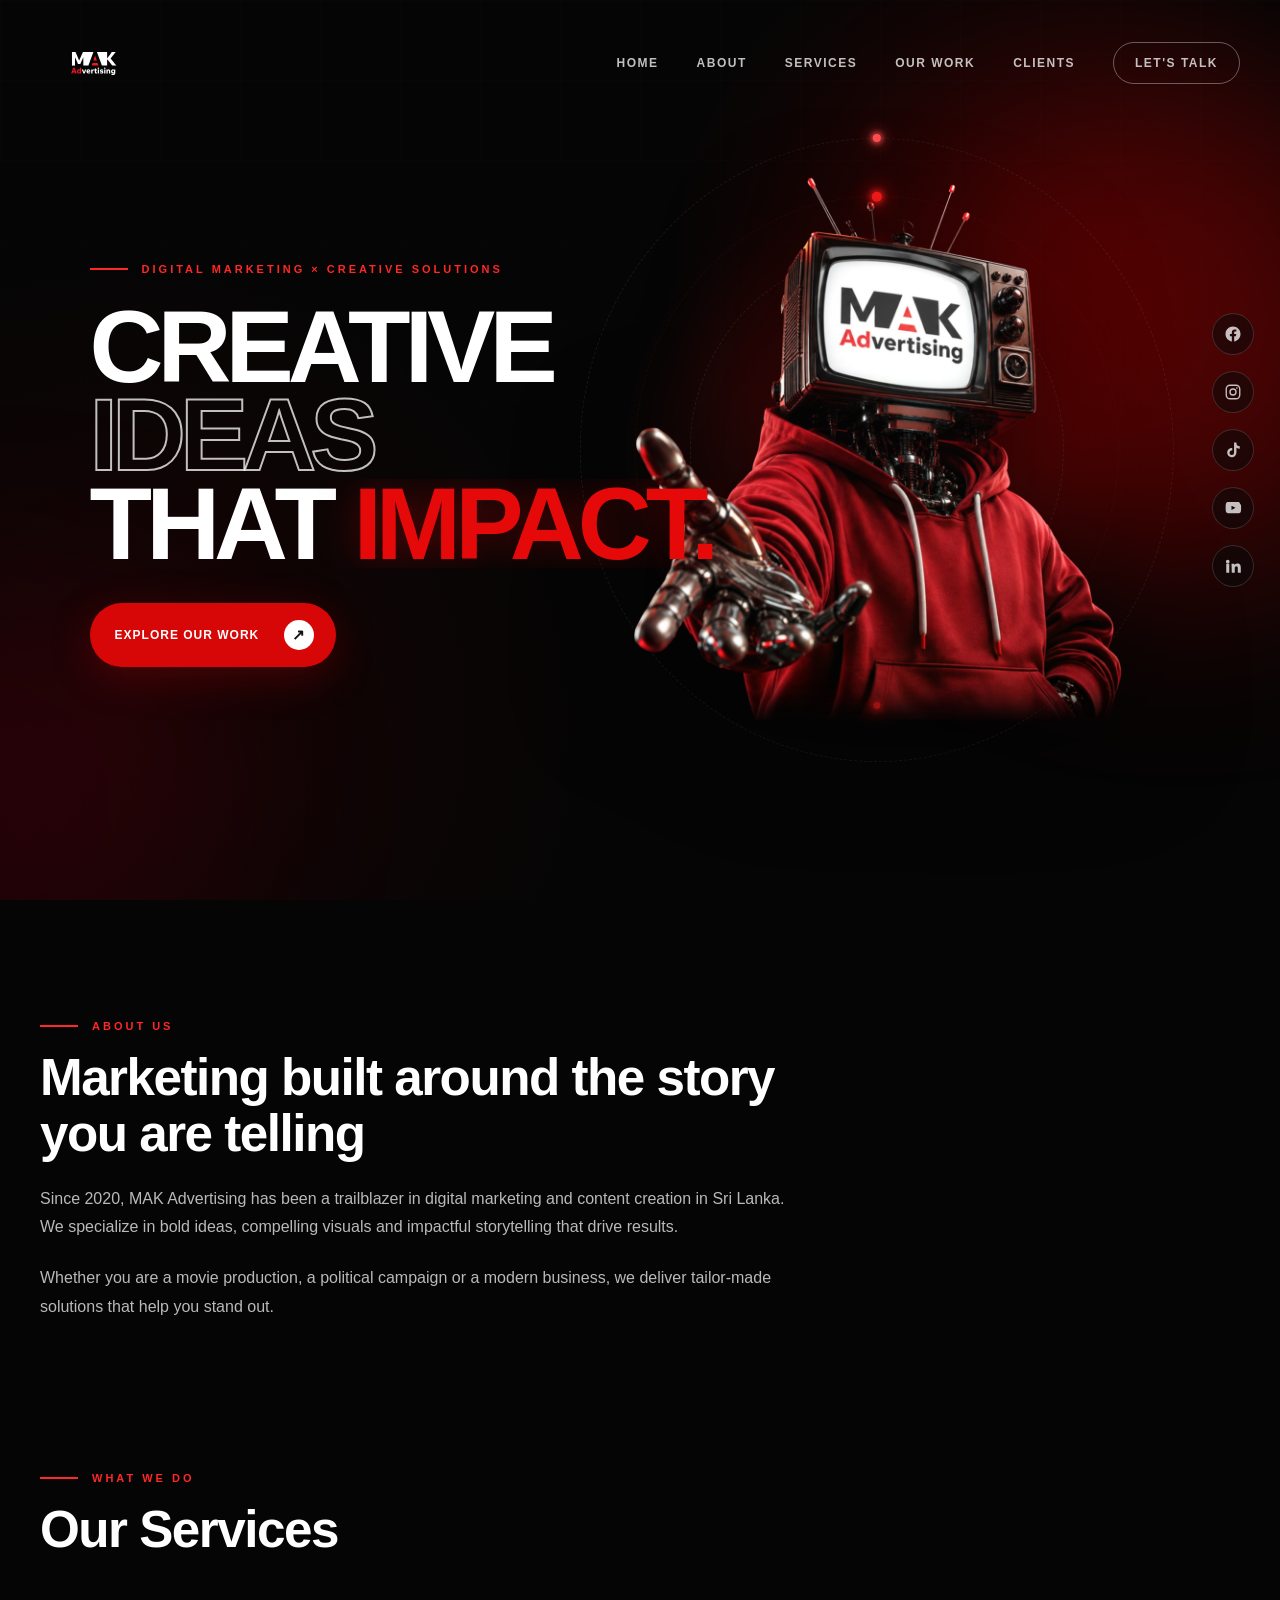
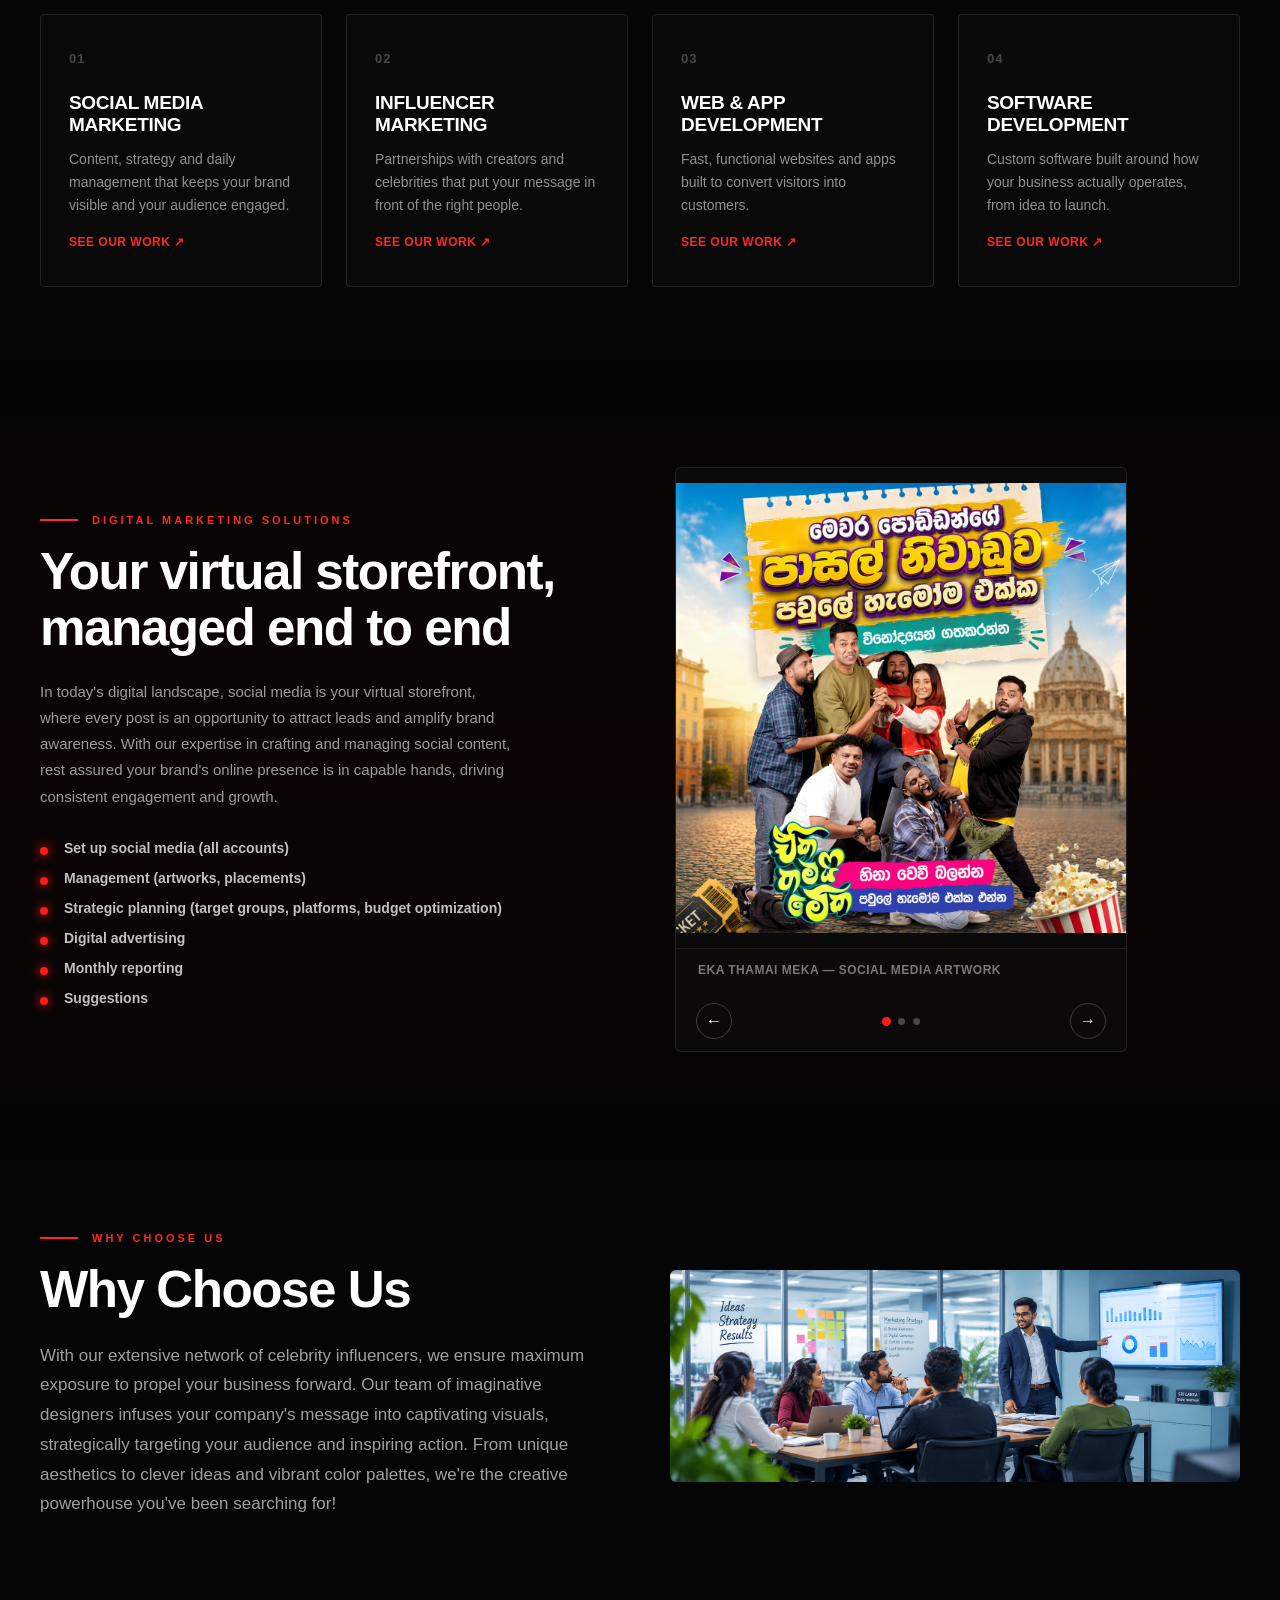
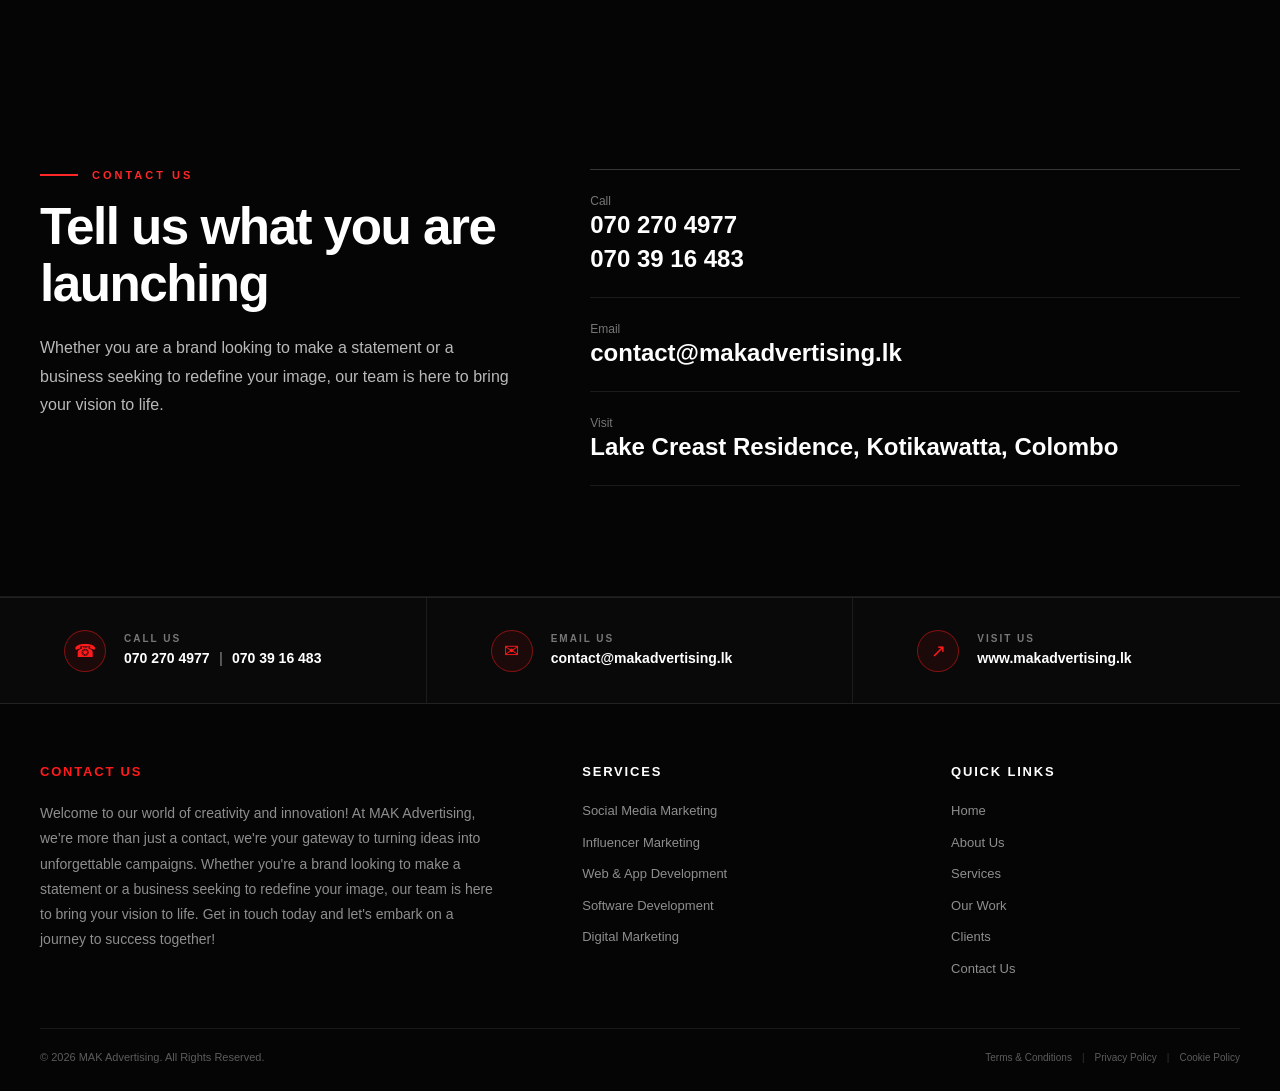
==== index.html @ 26a680bf "Initial project upload" ====
<!DOCTYPE html>
<html lang="en">
<head>
    <meta charset="UTF-8">
    <meta name="viewport" content="width=device-width, initial-scale=1.0">
    <meta name="description" content="MAK Advertising — Digital marketing, creative content, campaigns and innovative digital solutions.">
    <meta http-equiv="Content-Security-Policy" content="default-src 'self'; img-src 'self' data:; style-src 'self'; script-src 'self'; connect-src 'self'; form-action 'self'; base-uri 'self'; object-src 'none'">
    <meta name="robots" content="index, follow">
    <title>MAK Advertising | Creative Digital Solutions</title>
    <link rel="stylesheet" href="css/style.css">
    <link rel="stylesheet" href="css/extra.css">
</head>
<body>
<a class="skip-link" href="#main">Skip to content</a>

<div class="background-effects" aria-hidden="true">
    <span class="glow glow-one"></span>
    <span class="glow glow-two"></span>
    <span class="grid-overlay"></span>
</div>

<div class="social-float" aria-label="Follow us on social media">
    <a href="#" class="social-float-link" aria-label="Facebook">
        <svg viewBox="0 0 24 24" fill="currentColor"><path d="M22 12.06C22 6.51 17.52 2 12 2S2 6.51 2 12.06c0 5.02 3.66 9.18 8.44 9.94v-7.03H7.9v-2.9h2.54V9.85c0-2.52 1.49-3.91 3.77-3.91 1.09 0 2.24.2 2.24.2v2.47h-1.26c-1.24 0-1.63.78-1.63 1.57v1.88h2.78l-.44 2.9h-2.34V22c4.78-.76 8.44-4.92 8.44-9.94Z"/></svg>
    </a>
    <a href="#" class="social-float-link" aria-label="Instagram">
        <svg viewBox="0 0 24 24" fill="none" stroke="currentColor" stroke-width="1.8"><rect x="3" y="3" width="18" height="18" rx="5"/><circle cx="12" cy="12" r="4"/><circle cx="17.2" cy="6.8" r="1.1" fill="currentColor" stroke="none"/></svg>
    </a>
    <a href="#" class="social-float-link" aria-label="TikTok">
        <svg viewBox="0 0 24 24" fill="currentColor"><path d="M16.6 2h-3.2v13.6a3 3 0 1 1-2.4-2.94V9.3a6.2 6.2 0 1 0 5.6 6.17V8.9a7.6 7.6 0 0 0 4.4 1.4V7.1a4.4 4.4 0 0 1-4.4-4.4Z"/></svg>
    </a>
    <a href="#" class="social-float-link" aria-label="YouTube">
        <svg viewBox="0 0 24 24" fill="currentColor"><path d="M21.6 7.2s-.21-1.5-.86-2.16c-.82-.87-1.74-.87-2.16-.92C15.6 4 12 4 12 4h-.02s-3.6 0-6.58.12c-.42.05-1.34.05-2.16.92C2.6 5.7 2.4 7.2 2.4 7.2S2.18 9 2.18 10.8v1.4c0 1.8.22 3.6.22 3.6s.2 1.5.85 2.16c.82.87 1.9.84 2.38.94 1.72.16 7.37.21 7.37.21s3.6-.01 6.58-.13c.42-.06 1.34-.06 2.16-.93.65-.66.86-2.16.86-2.16s.22-1.8.22-3.6v-1.4c0-1.8-.22-3.6-.22-3.6ZM9.98 14.6V8.9l5.4 2.86-5.4 2.85Z"/></svg>
    </a>
    <a href="#" class="social-float-link" aria-label="LinkedIn">
        <svg viewBox="0 0 24 24" fill="currentColor"><path d="M4.98 3.5a2.5 2.5 0 1 1 0 5 2.5 2.5 0 0 1 0-5ZM3 9h4v12H3ZM10 9h3.8v1.7h.05c.53-.95 1.83-1.95 3.77-1.95 4.03 0 4.78 2.53 4.78 5.83V21h-4v-5.6c0-1.34-.02-3.06-1.87-3.06-1.87 0-2.16 1.44-2.16 2.96V21h-4Z"/></svg>
    </a>
</div>

<header class="site-header">
    <nav class="navbar" aria-label="Main navigation">

        <a href="#home" class="brand" aria-label="MAK Advertising Home">
            <img src="assets/images/Mak-01_White.svg" alt="MAK Advertising" class="brand-logo">
        </a>

        <!-- Pure-CSS toggle: no JavaScript required for the menu to open/close -->
        <input type="checkbox" id="navToggle" class="nav-toggle-input" aria-hidden="true">

        <label for="navToggle" class="menu-toggle" aria-label="Toggle navigation menu">
            <span></span>
            <span></span>
            <span></span>
        </label>

        <!-- Clicking anywhere on the dimmed backdrop closes the menu -->
        <label for="navToggle" class="nav-backdrop" aria-hidden="true"></label>

        <div class="nav-menu" id="main-navigation">
            <label for="navToggle" class="nav-link-wrap"><a href="#home">Home</a></label>
            <label for="navToggle" class="nav-link-wrap"><a href="#about">About</a></label>
            <label for="navToggle" class="nav-link-wrap"><a href="#services">Services</a></label>
            <label for="navToggle" class="nav-link-wrap"><a href="work.html">Our Work</a></label>
            <label for="navToggle" class="nav-link-wrap"><a href="client.html">Clients</a></label>
            <label for="navToggle" class="nav-link-wrap"><a href="#contact" class="nav-contact">Let's Talk</a></label>
        </div>

    </nav>
</header>

<main id="main">

    <section class="hero" id="home">
        <div class="hero-content">
            <p class="hero-eyebrow">DIGITAL MARKETING × CREATIVE SOLUTIONS</p>
            <h1 class="hero-title">
                <span class="title-line">CREATIVE</span>
                <span class="title-line title-outline">IDEAS</span>
                <span class="title-line">THAT <em>IMPACT.</em></span>
            </h1>
            <div class="hero-actions">
                <a href="work.html" class="primary-button">
                    <span>Explore Our Work</span>
                    <span class="button-arrow" aria-hidden="true">↗</span>
                </a>
               
            </div>
        </div>

        <!-- On tablet/mobile this sits BELOW the text, in normal document flow -->
        <div class="hero-visual" aria-hidden="true">
            <div class="character-glow"></div>
            <div class="orbit orbit-one"><span class="orbit-dot"></span></div>
            <div class="orbit orbit-two"><span class="orbit-dot"></span><span class="orbit-dot orbit-dot-b"></span></div>
            <div class="orbit orbit-three"><span class="orbit-dot"></span></div>
            <img src="assets/images/Character_1.png" alt="MAK Advertising Robot Character" class="character-image">
        </div>
    </section>

    <section id="about" class="block">
        <div class="section-inner">
            <p class="section-eyebrow">About us</p>
            <h2 class="section-heading">Marketing built around the story you are telling</h2>
            <p class="lede lede-wide">Since 2020, MAK Advertising has been a trailblazer in digital marketing and content creation in Sri Lanka. We specialize in bold ideas, compelling visuals and impactful storytelling that drive results.</p>
            <p class="lede lede-wide">Whether you are a movie production, a political campaign or a modern business, we deliver tailor-made solutions that help you stand out.</p>
        </div>
    </section>

    <section id="services" class="services-section">
        <div class="section-inner">
            <p class="section-eyebrow">What we do</p>
            <h2 class="section-heading">Our Services</h2>

            <div class="services-grid">
                <a href="work.html#content-design" class="service-card">
                    <span class="service-index">01</span>
                    <h3>Social Media Marketing</h3>
                    <p>Content, strategy and daily management that keeps your brand visible and your audience engaged.</p>
                    <span class="service-card-link">See our work ↗</span>
                </a>
                <a href="work.html#influencers" class="service-card">
                    <span class="service-index">02</span>
                    <h3>Influencer Marketing</h3>
                    <p>Partnerships with creators and celebrities that put your message in front of the right people.</p>
                    <span class="service-card-link">See our work ↗</span>
                </a>
                <a href="work.html#web-app" class="service-card">
                    <span class="service-index">03</span>
                    <h3>Web &amp; App Development</h3>
                    <p>Fast, functional websites and apps built to convert visitors into customers.</p>
                    <span class="service-card-link">See our work ↗</span>
                </a>
                <a href="work.html#software" class="service-card">
                    <span class="service-index">04</span>
                    <h3>Software Development</h3>
                    <p>Custom software built around how your business actually operates, from idea to launch.</p>
                    <span class="service-card-link">See our work ↗</span>
                </a>
            </div>
        </div>
    </section>

    <section class="dm-section" id="digital-marketing">
        <div class="section-inner dm-inner">
            <div class="dm-copy">
                <p class="section-eyebrow">Digital marketing solutions</p>
                <h2 class="section-heading">Your virtual storefront, managed end to end</h2>
                <p class="dm-text">
                    In today's digital landscape, social media is your virtual storefront, where every
                    post is an opportunity to attract leads and amplify brand awareness. With our
                    expertise in crafting and managing social content, rest assured your brand's online
                    presence is in capable hands, driving consistent engagement and growth.
                </p>
                <ul class="dm-list">
                    <li>Set up social media (all accounts)</li>
                    <li>Management (artworks, placements)</li>
                    <li>Strategic planning (target groups, platforms, budget optimization)</li>
                    <li>Digital advertising</li>
                    <li>Monthly reporting</li>
                    <li>Suggestions</li>
                </ul>
            </div>

            <div class="campaign-slider" aria-label="Recent movie social media campaign posts">
                <div class="slider-track" id="sliderTrack">
                    <div class="slide">
                        <div class="slide-media slide-media-1" role="img" aria-label="Eka Thamai Meka campaign artwork"></div>
                        <p class="slide-caption">Eka Thamai Meka — social media artwork</p>
                    </div>
                    <div class="slide">
                        <div class="slide-media slide-media-2" role="img" aria-label="Eka Gei Sokari campaign artwork"></div>
                        <p class="slide-caption">Eka Gei Sokari — social media artwork</p>
                    </div>
                    <div class="slide">
                        <div class="slide-media slide-media-3" role="img" aria-label="Sinhabahu campaign artwork"></div>
                        <p class="slide-caption">Sinhabahu — social media artwork</p>
                    </div>
                </div>

                <div class="slider-controls">
                    <button type="button" class="slider-arrow" id="sliderPrev" aria-label="Previous slide">←</button>
                    <div class="slider-dots" id="sliderDots"></div>
                    <button type="button" class="slider-arrow" id="sliderNext" aria-label="Next slide">→</button>
                </div>
            </div>
        </div>
    </section>

    <section class="why-us-section" id="why-us">
        <div class="section-inner">
            <div class="why-us">
                <div class="why-us-content">
                    <p class="section-eyebrow">Why choose us</p>
                    <h2 class="section-heading">Why Choose Us</h2>
                    <p class="why-us-text">
                        With our extensive network of celebrity influencers, we ensure maximum exposure to
                        propel your business forward. Our team of imaginative designers infuses your
                        company's message into captivating visuals, strategically targeting your audience
                        and inspiring action. From unique aesthetics to clever ideas and vibrant color
                        palettes, we're the creative powerhouse you've been searching for!
                    </p>
                </div>
                <div class="why-us-image">
                    <img src="assets/images/why-choose-us.png" alt="Why Choose Us">
                </div>
            </div>
        </div>
    </section>
    <section id="contact" class="block">
        <div class="section-inner contact-grid">
            <div>
                <p class="section-eyebrow">Contact us</p>
                <h2 class="section-heading">Tell us what you are launching</h2>
                <p class="lede">Whether you are a brand looking to make a statement or a business seeking to redefine your image, our team is here to bring your vision to life.</p>
            </div>
            <ul class="contact-ways">
                <li><small>Call</small><a href="tel:0702704977">070 270 4977</a><a href="tel:0703916483">070 39 16 483</a></li>
                <li><small>Email</small><a href="mailto:contact@makadvertising.lk">contact@makadvertising.lk</a></li>
                <li><small>Visit</small><span>Lake Creast Residence, Kotikawatta, Colombo</span></li>
            </ul>
        </div>
    </section>

</main>

<footer class="website-footer" id="site-footer">

    <div class="footer-contact-strip">
        <div class="footer-contact-box">
            <div class="footer-contact-icon">☎</div>
            <div>
                <span>Call Us</span>
                <a href="tel:0702704977">070 270 4977</a> 
                <a href="tel:0703916483">070 39 16 483</a>
            </div>
        </div>

        <div class="footer-contact-box">
            <div class="footer-contact-icon">✉</div>
            <div>
                <span>Email Us</span>
                <a href="mailto:contact@makadvertising.lk">contact@makadvertising.lk</a>
            </div>
        </div>

        <div class="footer-contact-box">
            <div class="footer-contact-icon">↗</div>
            <div>
                <span>Visit Us</span>
                <a href="https://www.makadvertising.lk" target="_blank" rel="noopener noreferrer">www.makadvertising.lk</a>
            </div>
        </div>
    </div>

    <div class="footer-main">
        <div class="footer-column">
            <h3>CONTACT US</h3>
            <p>
                Welcome to our world of creativity and innovation! At MAK Advertising, we're more than just a
                contact, we're your gateway to turning ideas into unforgettable campaigns. Whether you're a
                brand looking to make a statement or a business seeking to redefine your image, our team is here
                to bring your vision to life. Get in touch today and let's embark on a journey to success together!
            </p>
        </div>

        <div class="footer-column">
            <h3>Services</h3>
            <ul>
                <li><a href="#services">Social Media Marketing</a></li>
                <li><a href="#services">Influencer Marketing</a></li>
                <li><a href="#services">Web &amp; App Development</a></li>
                <li><a href="#services">Software Development</a></li>
                <li><a href="#digital-marketing">Digital Marketing</a></li>
            </ul>
        </div>

        <div class="footer-column">
            <h3>Quick Links</h3>
            <ul>
                <li><a href="#home">Home</a></li>
                <li><a href="#about">About Us</a></li>
                <li><a href="#services">Services</a></li>
                <li><a href="work.html">Our Work</a></li>
                <li><a href="client.html">Clients</a></li>
                <li><a href="#contact">Contact Us</a></li>
            </ul>
        </div>
    </div>

    <div class="footer-bottom">
        <p>© 2026 MAK Advertising. All Rights Reserved.</p>
        <div class="footer-bottom-links">
            <a href="legal.html#terms">Terms &amp; Conditions</a>
            <span>|</span>
            <a href="legal.html#privacy">Privacy Policy</a>
            <span>|</span>
            <a href="legal.html#cookies">Cookie Policy</a>
        </div>
    </div>

</footer>

<script src="js/script.js" defer></script>

</body>
</html>
---- css/style.css ----
* {
    margin: 0;
    padding: 0;
    box-sizing: border-box;
}

html {
    scroll-behavior: smooth;
}

body {
    min-height: 100vh;
    background: #050505;
    color: #ffffff;
    font-family: Arial, Helvetica, sans-serif;
    overflow-x: hidden;
}

a {
    color: inherit;
    text-decoration: none;
}

button {
    font: inherit;
}


/* =====================================================
   02. BACKGROUND
   ===================================================== */

.background-effects {
    position: fixed;
    inset: 0;
    z-index: -1;
    overflow: hidden;
    pointer-events: none;

    background:
        radial-gradient(circle at 80% 30%, rgba(190, 0, 0, 0.22), transparent 30%),
        radial-gradient(circle at 10% 80%, rgba(100, 0, 0, 0.20), transparent 35%),
        #050505;
}


/* =====================================================
   03. RED GLOW
   ===================================================== */

.glow {
    position: absolute;
    border-radius: 50%;
    filter: blur(100px);
    opacity: 0.35;
}

.glow-one {
    width: 500px;
    height: 500px;
    right: -150px;
    top: 10%;
    background: #b00000;
    animation: floatingGlow 8s ease-in-out infinite;
}

.glow-two {
    width: 400px;
    height: 400px;
    left: -200px;
    bottom: -100px;
    background: #4d0010;
    animation: floatingGlow 10s ease-in-out infinite reverse;
}


/* =====================================================
   04. BACKGROUND GRID
   ===================================================== */

.grid-overlay {
    position: absolute;
    inset: 0;
    opacity: 0.08;
    background-image:
        linear-gradient(rgba(255, 255, 255, 0.12) 1px, transparent 1px),
        linear-gradient(90deg, rgba(255, 255, 255, 0.12) 1px, transparent 1px);
    background-size: 80px 80px;
    mask-image: linear-gradient(to bottom, black, transparent 85%);
    -webkit-mask-image: linear-gradient(to bottom, black, transparent 85%);
}


@keyframes floatingGlow {
    0%, 100% { transform: translate3d(0, 0, 0); }
    50% { transform: translate3d(30px, -25px, 0); }
}


/* =====================================================
   06. HEADER
   ===================================================== */

.site-header {
    position: absolute;
    top: 0;
    left: 0;
    width: 100%;
    z-index: 20;
}


/* =====================================================
   07. NAVBAR
   ===================================================== */

.navbar {
    position: relative;
    width: min(1400px, calc(100% - 80px));
    margin: 0 auto;
    display: flex;
    align-items: center;
    justify-content: space-between;
    padding: 30px 0;
}


/* =====================================================
   08. MAK LOGO
   ===================================================== */

.brand {
    display: flex;
    align-items: center;
    width: 110px;
    transition: transform 0.3s ease;
}

.brand:hover {
    transform: translateY(-2px);
}

.brand-logo {
    display: block;
    width: 110px;
    height: auto;
    max-height: 65px;
    object-fit: contain;
}


/* =====================================================
   09. NAVIGATION MENU
   ===================================================== */

.nav-menu {
    display: flex;
    align-items: center;
    gap: 38px;
}

.nav-menu a {
    position: relative;
    color: rgba(255, 255, 255, 0.75);
    font-size: 12px;
    font-weight: 700;
    letter-spacing: 1.5px;
    text-transform: uppercase;
    transition: color 0.3s ease, transform 0.3s ease;
}

/* Labels wrapping each link — invisible on desktop, so layout is untouched */
.nav-link-wrap {
    display: contents;
}


/* =====================================================
   10. NAV UNDERLINE
   ===================================================== */

.nav-menu a:not(.nav-contact)::after {
    content: "";
    position: absolute;
    left: 0;
    bottom: -8px;
    width: 0;
    height: 2px;
    background: #ff1b1b;
    transition: width 0.3s ease;
}

.nav-menu a:hover {
    color: #ffffff;
    transform: translateY(-2px);
}

.nav-menu a:hover::after {
    width: 100%;
}

/* Highlight the nav link matching the page currently being viewed */
.nav-menu a.nav-active {
    color: #ffffff;
}

.nav-menu a.nav-active::after {
    width: 100%;
}


/* =====================================================
   11. LET'S TALK BUTTON
   ===================================================== */

.nav-contact {
    padding: 13px 21px;
    border: 1px solid rgba(255, 255, 255, 0.35);
    border-radius: 50px;
    transition: background 0.3s ease, border-color 0.3s ease, transform 0.3s ease;
}

.nav-contact:hover {
    background: #c40000;
    border-color: #c40000;
    transform: translateY(-2px);
}


/* =====================================================
   12. MOBILE MENU TOGGLE (pure CSS, checkbox-driven)
   ===================================================== */

.nav-toggle-input {
    position: absolute;
    opacity: 0;
    width: 0;
    height: 0;
    pointer-events: none;
}

.menu-toggle {
    display: none;
    width: 44px;
    height: 44px;
    border: 1px solid rgba(255, 255, 255, 0.25);
    border-radius: 50%;
    background: rgba(0, 0, 0, 0.4);
    cursor: pointer;
    flex-shrink: 0;
}

.menu-toggle span {
    display: block;
    width: 18px;
    height: 2px;
    margin: 4px auto;
    background: #ffffff;
    transition: transform 0.3s ease, opacity 0.3s ease;
}

/* Hamburger -> X animation, driven purely by :checked */
#navToggle:checked ~ .menu-toggle span:nth-child(1) {
    transform: translateY(6px) rotate(45deg);
}

#navToggle:checked ~ .menu-toggle span:nth-child(2) {
    opacity: 0;
}

#navToggle:checked ~ .menu-toggle span:nth-child(3) {
    transform: translateY(-6px) rotate(-45deg);
}

/* Dimmed backdrop — tapping it closes the menu */
.nav-backdrop {
    display: none;
}


/* =====================================================
   13. HERO SECTION
   ===================================================== */

.hero {
    position: relative;
    min-height: 100vh;
    width: 100%;
    display: flex;
    align-items: center;
    padding: 130px max(40px, 7vw) 100px;
    overflow: hidden;
}


/* =====================================================
   14. HERO CONTENT
   ===================================================== */

.hero-content {
    position: relative;
    z-index: 5;
    width: 60%;
    animation: heroReveal 1s ease forwards;
}


@keyframes heroReveal {
    from { opacity: 0; transform: translateY(40px); }
    to { opacity: 1; transform: translateY(0); }
}


/* =====================================================
   16. EYEBROW
   ===================================================== */

.hero-eyebrow {
    display: flex;
    align-items: center;
    gap: 14px;
    margin-bottom: 28px;
    color: #ff2727;
    font-size: 11px;
    font-weight: 800;
    letter-spacing: 3px;
}

.hero-eyebrow::before {
    content: "";
    width: 38px;
    height: 2px;
    background: #ff2727;
}


/* =====================================================
   17. HERO TITLE
   ===================================================== */

.hero-title {
    max-width: 850px;
    font-size: clamp(48px, 8vw, 135px);
    line-height: 0.86;
    font-weight: 900;
    letter-spacing: -6px;
    text-transform: uppercase;
}


/* =====================================================
   18. TITLE LINES
   ===================================================== */

.title-line {
    display: block;
    animation: titleReveal 0.9s cubic-bezier(.16, 1, .3, 1) both;
}

.title-line:nth-child(1) { animation-delay: 0.15s; }
.title-line:nth-child(2) { animation-delay: 0.30s; }
.title-line:nth-child(3) { animation-delay: 0.45s; }


@keyframes titleReveal {
    from { opacity: 0; transform: translateY(80px); clip-path: inset(100% 0 0 0); }
    to { opacity: 1; transform: translateY(0); clip-path: inset(0 0 0 0); }
}


/* =====================================================
   20. OUTLINE TITLE
   ===================================================== */

.title-outline {
    color: transparent;
    -webkit-text-stroke: 2px rgba(255, 255, 255, 0.75);
}


/* =====================================================
   21. RED IMPACT TEXT
   ===================================================== */

.hero-title em {
    color: #e50909;
    font-style: normal;
    text-shadow: 0 0 40px rgba(229, 9, 9, 0.35);
}


/* =====================================================
   22. HERO DESCRIPTION
   ===================================================== */

.hero-description {
    max-width: 540px;
    margin-top: 42px;
    color: rgba(255, 255, 255, 0.62);
    font-size: 16px;
    line-height: 1.7;
}


/* =====================================================
   23. HERO ACTIONS
   ===================================================== */

.hero-actions {
    display: flex;
    align-items: center;
    flex-wrap: wrap;
    gap: 18px;
    margin-top: 35px;
}


/* =====================================================
   24. PRIMARY BUTTON
   ===================================================== */

.primary-button {
    display: inline-flex;
    align-items: center;
    gap: 25px;
    padding: 17px 22px 17px 25px;
    border-radius: 50px;
    background: #d70707;
    font-size: 12px;
    font-weight: 800;
    letter-spacing: 1px;
    text-transform: uppercase;
    box-shadow: 0 10px 40px rgba(215, 7, 7, 0.25);
    transition: transform 0.3s ease, background 0.3s ease, box-shadow 0.3s ease;
}

.primary-button:hover {
    background: #ff1111;
    transform: translateY(-4px);
    box-shadow: 0 15px 50px rgba(215, 7, 7, 0.40);
}


/* =====================================================
   25. BUTTON ARROW
   ===================================================== */

.button-arrow {
    display: grid;
    place-items: center;
    width: 30px;
    height: 30px;
    border-radius: 50%;
    background: #ffffff;
    color: #111111;
    font-size: 15px;
    flex-shrink: 0;
}


/* =====================================================
   26. SECONDARY BUTTON
   ===================================================== */

.secondary-button {
    padding: 17px 23px;
    border: 1px solid rgba(255, 255, 255, 0.25);
    border-radius: 50px;
    color: rgba(255, 255, 255, 0.75);
    font-size: 12px;
    font-weight: 700;
    letter-spacing: 1px;
    text-transform: uppercase;
    transition: border-color 0.3s ease, color 0.3s ease, transform 0.3s ease;
}

.secondary-button:hover {
    color: #ffffff;
    border-color: #ff1b1b;
    transform: translateY(-4px);
}


/* =====================================================
   27. HERO VISUAL (desktop: floats to the right of copy)
   ===================================================== */

.hero-visual {
    position: absolute;
    right: 10vw;
    top: 50%;
    width: min(620px, 43vw);
    aspect-ratio: 1;
    transform: translateY(-50%);
    display: flex;
    align-items: center;
    justify-content: center;
}


/* =====================================================
   28. CHARACTER GLOW
   ===================================================== */

.character-glow {
    position: absolute;
    inset: 8%;
    border-radius: 50%;
    background: radial-gradient(circle, rgba(255, 20, 20, 0.35), rgba(255, 20, 20, 0.08) 55%, transparent 75%);
    filter: blur(30px);
    animation: glowPulse 4s ease-in-out infinite;
}


@keyframes glowPulse {
    0%, 100% { opacity: 0.6; transform: scale(1); }
    50% { opacity: 1; transform: scale(1.08); }
}


/* =====================================================
   29. CHARACTER IMAGE
   ===================================================== */

.character-image {
    position: relative;
    z-index: 3;
    width: 105%;
    height: 105%;
    object-fit: contain;
    filter: drop-shadow(0 25px 60px rgba(0, 0, 0, 0.6));
    animation: characterFloat 5s ease-in-out infinite;
}


@keyframes characterFloat {
    0%, 100% { transform: translateY(0); }
    50% { transform: translateY(-12px); }
}


/* =====================================================
   30. ORBIT SYSTEM
   ===================================================== */

.orbit {
    position: absolute;
    top: 50%;
    left: 50%;
    border-radius: 50%;
    border: 1px dashed rgba(255, 255, 255, 0.08);
    transform: translate(-50%, -50%);
    z-index: 2;
}


.orbit-one {
    width: 68%;
    height: 68%;
    animation: spin 7s linear infinite;
}

.orbit-two {
    width: 88%;
    height: 88%;
    border-color: rgba(255, 0, 0, 0.10);
    animation: spin 11s linear infinite reverse;
}

.orbit-three {
    width: 108%;
    height: 108%;
    animation: spin 16s linear infinite;
}


@keyframes spin {
    from { transform: translate(-50%, -50%) rotate(0deg); }
    to { transform: translate(-50%, -50%) rotate(360deg); }
}


/* =====================================================
   31. ORBIT DOTS
   ===================================================== */

.orbit-dot {
    position: absolute;
    top: -5px;
    left: 50%;
    width: 10px;
    height: 10px;
    border-radius: 50%;
    background: #ff1a1a;
    box-shadow: 0 0 6px 2px rgba(255, 26, 26, 0.8), 0 0 18px 6px rgba(255, 26, 26, 0.35);
    transform: translateX(-50%);
}


.orbit-dot-b {
    top: auto;
    bottom: -5px;
    width: 7px;
    height: 7px;
}


.orbit-three .orbit-dot {
    width: 8px;
    height: 8px;
    background: #ff4d4d;
    box-shadow: 0 0 5px 2px rgba(255, 77, 77, 0.7), 0 0 14px 5px rgba(255, 77, 77, 0.3);
}


/* =====================================================
   35. TEMPORARY SECTION ANCHORS
   ===================================================== */

.placeholder-section {
    min-height: 1px;
}


/* =====================================================================
   40. SHARED SECTION LAYOUT
   ===================================================================== */

.section-inner {
    width: min(1300px, calc(100% - 80px));
    margin: 0 auto;
    padding: 10px 0 10px;
}

.section-eyebrow {
    display: flex;
    align-items: center;
    gap: 14px;
    margin-bottom: 18px;
    color: #ff2727;
    font-size: 11px;
    font-weight: 800;
    letter-spacing: 3px;
    text-transform: uppercase;
}

.section-eyebrow::before {
    content: "";
    width: 38px;
    height: 2px;
    background: #ff2727;
}

.section-heading {
    max-width: 720px;
    font-size: clamp(30px, 4vw, 56px);
    line-height: 1.1;
    font-weight: 900;
    letter-spacing: -1.5px;
}


/* =====================================================
   41. SERVICES SECTION
   ===================================================== */

.services-section {
    position: relative;
    z-index: 2;
}

.services-grid {
    display: grid;
    grid-template-columns: repeat(4, 1fr);
    gap: 24px;
    margin-top: 56px;
}

.service-card {
    position: relative;
    padding: 36px 28px;
    border: 1px solid rgba(255, 255, 255, 0.10);
    border-radius: 4px;
    background: rgba(255, 255, 255, 0.02);
    transition: border-color 0.3s ease, transform 0.3s ease, background 0.3s ease;
}

.service-card:hover {
    border-color: rgba(255, 27, 27, 0.5);
    background: rgba(255, 27, 27, 0.04);
    transform: translateY(-6px);
}

/* When a service card is an <a>, keep it block-level and clickable end-to-end */
a.service-card {
    display: block;
    cursor: pointer;
}

.service-index {
    display: block;
    margin-bottom: 26px;
    color: rgba(255, 255, 255, 0.25);
    font-size: 13px;
    font-weight: 800;
    letter-spacing: 1px;
}

.service-card h3 {
    margin-bottom: 12px;
    font-size: 19px;
    font-weight: 800;
    letter-spacing: -0.3px;
    text-transform: uppercase;
}

.service-card p {
    color: rgba(255, 255, 255, 0.55);
    font-size: 14px;
    line-height: 1.65;
}

.service-card-link {
    display: inline-flex;
    align-items: center;
    gap: 8px;
    margin-top: 18px;
    color: #ff2727;
    font-size: 12px;
    font-weight: 800;
    letter-spacing: 0.5px;
    text-transform: uppercase;
}

a.service-card:hover .service-card-link {
    color: #ffffff;
}


/* =====================================================
   42. WHY CHOOSE US
   ===================================================== */

.why-us {
    display: grid;
    grid-template-columns: 1fr 1fr;
    gap: 60px;
    align-items: center;
    margin-top: 0;
    padding-top: 30px;
    border-top: 1px solid rgba(255, 255, 255, 0.08);
}

.why-us-content {
    width: 100%;
}

.why-us-image {
    width: 100%;
}

.why-us-image img {
    display: block;
    width: 100%;
    height: auto;
    object-fit: cover;
    border-radius: 6px;
}

.why-us-text {
    max-width: 760px;
    margin-top: 22px;
    color: rgba(255, 255, 255, 0.62);
    font-size: 17px;
    line-height: 1.75;
}


/* =====================================================
   43. DIGITAL MARKETING SOLUTIONS
   ===================================================== */

.dm-section {
    position: relative;
    z-index: 2;
    background: linear-gradient(180deg, transparent, rgba(150, 0, 0, 0.06) 50%, transparent);
}

.dm-inner {
    display: grid;
    grid-template-columns: 1fr 1fr;
    gap: 70px;
    align-items: center;
}

.dm-text {
    max-width: 480px;
    margin-top: 22px;
    color: rgba(255, 255, 255, 0.60);
    font-size: 15px;
    line-height: 1.75;
}

.dm-list {
    list-style: none;
    margin-top: 30px;
    display: flex;
    flex-direction: column;
    gap: 14px;
}

.dm-list li {
    position: relative;
    padding-left: 24px;
    color: rgba(255, 255, 255, 0.75);
    font-size: 14px;
    font-weight: 600;
}

.dm-list li::before {
    content: "";
    position: absolute;
    left: 0;
    top: 7px;
    width: 8px;
    height: 8px;
    border-radius: 50%;
    background: #ff1b1b;
    box-shadow: 0 0 10px 2px rgba(255, 27, 27, 0.5);
}


.campaign-slider {
    position: relative;
    width: 80%;
    max-width: 100%;
    max-height: 620px;
    border-radius: 6px;
    overflow: hidden;
    border: 1px solid rgba(255, 255, 255, 0.10);
    background: rgba(255, 255, 255, 0.02);
}

.slider-track {
    display: flex;
    transition: transform 0.6s cubic-bezier(.16, 1, .3, 1);
}

.slide {
    flex: 0 0 100%;
}

.slide-media {
    width: 100%;
    height: 480px;
    background-size: cover;
    background-position: center;
}

.slide-media-1 {
    background:
        radial-gradient(circle at 30% 20%, rgba(255, 27, 27, 0.35), transparent 55%),
        linear-gradient(160deg, #1a0000, #050505);
}

.slide-media-2 {
    background:
        radial-gradient(circle at 70% 30%, rgba(255, 27, 27, 0.30), transparent 55%),
        linear-gradient(160deg, #200000, #060606);
}

.slide-media-3 {
    background:
        radial-gradient(circle at 50% 70%, rgba(255, 27, 27, 0.30), transparent 55%),
        linear-gradient(160deg, #170000, #050505);
}

.slide-caption {
    padding: 14px 22px;
    color: rgba(255, 255, 255, 0.45);
    font-size: 12px;
    font-weight: 700;
    letter-spacing: 0.5px;
    text-transform: uppercase;
    border-top: 1px solid rgba(255, 255, 255, 0.08);
}

.slider-controls {
    display: flex;
    align-items: center;
    justify-content: space-between;
    padding: 12px 20px;
}

.slider-arrow {
    display: grid;
    place-items: center;
    width: 36px;
    height: 36px;
    border: 1px solid rgba(255, 255, 255, 0.20);
    border-radius: 50%;
    background: transparent;
    color: #ffffff;
    cursor: pointer;
    transition: border-color 0.3s ease, background 0.3s ease, transform 0.3s ease;
}

.slider-arrow:hover {
    border-color: #ff1b1b;
    background: rgba(255, 27, 27, 0.12);
    transform: translateY(-2px);
}

.slider-dots {
    display: flex;
    gap: 8px;
}

.slider-dot {
    width: 7px;
    height: 7px;
    border-radius: 50%;
    background: rgba(255, 255, 255, 0.25);
    cursor: pointer;
    transition: background 0.3s ease, transform 0.3s ease;
    border: none;
}

.slider-dot.active {
    background: #ff1b1b;
    transform: scale(1.3);
}


/* =====================================================
   45. FLOATING SOCIAL ICONS
   ===================================================== */

.social-float {
    position: fixed;
    right: 26px;
    top: 50%;
    transform: translateY(-50%);
    z-index: 25;
    display: flex;
    flex-direction: column;
    gap: 16px;
}

.social-float-link {
    display: grid;
    place-items: center;
    width: 42px;
    height: 42px;
    border-radius: 50%;
    border: 1px solid rgba(255, 255, 255, 0.15);
    background: rgba(10, 10, 10, 0.55);
    backdrop-filter: blur(6px);
    color: rgba(255, 255, 255, 0.75);
    animation: socialFloat 3.2s ease-in-out infinite;
    animation-delay: var(--delay, 0s);
    transition: color 0.3s ease, border-color 0.3s ease, background 0.3s ease, transform 0.3s ease;
}

.social-float-link svg {
    width: 18px;
    height: 18px;
}

.social-float-link:hover {
    color: #ffffff;
    border-color: #ff1b1b;
    background: #c40000;
    transform: translateY(-4px) scale(1.06);
    animation-play-state: paused;
}

@keyframes socialFloat {
    0%, 100% { transform: translateY(0); }
    50% { transform: translateY(-8px); }
}


/* =====================================================================
   50. WORK PAGE (Our Work — portfolio showcase)
   ===================================================================== */

/* Simple inner hero for interior pages (shorter than the homepage hero) */
.page-hero {
    position: relative;
    padding: 190px max(40px, 7vw) 70px;
}

.page-hero-inner {
    width: min(1300px, calc(100% - 80px));
    margin: 0 auto;
}

.page-hero .hero-title {
    font-size: clamp(40px, 6vw, 96px);
}

.page-hero-description {
    max-width: 640px;
    margin-top: 26px;
    color: rgba(255, 255, 255, 0.62);
    font-size: 16px;
    line-height: 1.7;
}

/* Quick-jump chips linking to each work section */
.work-jump-nav {
    display: flex;
    flex-wrap: wrap;
    gap: 12px;
    margin-top: 36px;
}

.work-jump-link {
    padding: 10px 18px;
    border: 1px solid rgba(255, 255, 255, 0.20);
    border-radius: 50px;
    font-size: 11px;
    font-weight: 700;
    letter-spacing: 0.5px;
    text-transform: uppercase;
    color: rgba(255, 255, 255, 0.70);
    transition: border-color 0.3s ease, color 0.3s ease, background 0.3s ease;
}

.work-jump-link:hover {
    color: #ffffff;
    border-color: #ff1b1b;
    background: rgba(255, 27, 27, 0.10);
}

/* Individual portfolio section */
.work-section {
    position: relative;
    z-index: 2;
    padding: 70px 0;
    scroll-margin-top: 110px;
}

.work-section:nth-child(even) {
    background: linear-gradient(180deg, transparent, rgba(150, 0, 0, 0.06) 50%, transparent);
}

.work-section-text {
    max-width: 760px;
}

.work-section-description {
    margin-top: 18px;
    color: rgba(255, 255, 255, 0.60);
    font-size: 15px;
    line-height: 1.75;
}

.work-highlights {
    list-style: none;
    margin-top: 26px;
    display: flex;
    flex-direction: column;
    gap: 12px;
}

.work-highlights li {
    position: relative;
    padding-left: 24px;
    color: rgba(255, 255, 255, 0.75);
    font-size: 14px;
    font-weight: 600;
}

.work-highlights li::before {
    content: "";
    position: absolute;
    left: 0;
    top: 7px;
    width: 8px;
    height: 8px;
    border-radius: 50%;
    background: #ff1b1b;
    box-shadow: 0 0 10px 2px rgba(255, 27, 27, 0.5);
}

.work-showcase {
    margin-top: 40px;
    border: 1px solid rgba(255, 255, 255, 0.10);
    border-radius: 8px;
    overflow: hidden;
    background: rgba(255, 255, 255, 0.02);
}

.work-showcase img {
    display: block;
    width: 100%;
    height: auto;
}


/* =====================================================
   CONTENT ARTWORK LIGHTBOX
   ===================================================== */

.content-art-lightbox {
    position: fixed;
    inset: 0;
    z-index: 100;
    display: flex;
    align-items: center;
    justify-content: center;
    padding: 30px;
    background: rgba(0, 0, 0, 0.92);
    backdrop-filter: blur(14px);
    opacity: 0;
    visibility: hidden;
    pointer-events: none;
    transition: opacity 0.25s ease, visibility 0.25s ease;
}

.content-art-lightbox.is-open {
    opacity: 1;
    visibility: visible;
    pointer-events: auto;
}

.content-art-lightbox img {
    display: block;
    width: auto;
    height: auto;
    max-width: min(92vw, 1400px);
    max-height: 90vh;
    object-fit: contain;
    border-radius: 8px;
    box-shadow: 0 30px 90px rgba(0, 0, 0, 0.65);
    transform: scale(0.96);
    transition: transform 0.3s cubic-bezier(.16, 1, .3, 1);
}

.content-art-lightbox.is-open img {
    transform: scale(1);
}

.content-art-lightbox-close {
    position: absolute;
    top: 22px;
    right: 28px;
    width: 46px;
    height: 46px;
    display: grid;
    place-items: center;
    border: 1px solid rgba(255, 255, 255, 0.25);
    border-radius: 50%;
    background: rgba(0, 0, 0, 0.5);
    color: #fff;
    font-size: 28px;
    line-height: 1;
    cursor: pointer;
    transition: background 0.2s ease, border-color 0.2s ease, transform 0.2s ease;
}

.content-art-lightbox-close:hover {
    background: #c40000;
    border-color: #c40000;
    transform: rotate(90deg);
}

body.lightbox-open {
    overflow: hidden;
}

@media (max-width: 760px) {
    .content-art-lightbox {
        padding: 18px;
    }

    .content-art-lightbox img {
        max-width: 94vw;
        max-height: 86vh;
    }

    .content-art-lightbox-close {
        top: 14px;
        right: 14px;
        width: 42px;
        height: 42px;
    }
}

/* CTA banner at the bottom of the Our Work page */
.work-cta {
    position: relative;
    z-index: 2;
    padding: 80px 0 100px;
    text-align: center;
}

.work-cta-inner {
    width: min(800px, calc(100% - 80px));
    margin: 0 auto;
}

.work-cta .hero-actions {
    justify-content: center;
}



/* =====================================================
   SOCIAL MEDIA CONTENT DESIGN — NATURAL RATIO GALLERY
   ===================================================== */

.content-design-section {
    padding-top: 45px;
    padding-bottom: 105px;
}

.content-design-section .section-inner {
    width: min(1180px, calc(100% - 80px));
}

.content-design-heading {
    margin-bottom: 42px;
}

/* Smaller cards, with each artwork keeping its own natural aspect ratio. */
.content-design-gallery {
    display: grid;
    grid-template-columns: repeat(4, minmax(0, 1fr));
    gap: 18px;
    align-items: start;
}

.content-art-card {
    position: relative;
    min-width: 0;
    margin: 0;
    overflow: hidden;
    cursor: zoom-in;
    border: 1px solid rgba(255, 255, 255, 0.12);
    border-radius: 12px;
    background: #0b0b0b;
    box-shadow: 0 14px 40px rgba(0, 0, 0, 0.24);
    isolation: isolate;
}

.content-art-card img {
    display: block;
    width: 100%;
    height: auto;
    object-fit: contain;
    object-position: center;
    transition: transform 0.45s cubic-bezier(.16, 1, .3, 1), filter 0.35s ease;
}

.content-art-card figcaption {
    position: absolute;
    right: 12px;
    bottom: 12px;
    left: 12px;
    z-index: 2;
    display: flex;
    align-items: center;
    justify-content: space-between;
    gap: 10px;
    color: #fff;
    font-size: 8px;
    font-weight: 800;
    letter-spacing: 1px;
    text-transform: uppercase;
    opacity: 0;
    transform: translateY(6px);
    transition: opacity .3s ease, transform .3s ease;
}

.content-art-card figcaption span:first-child {
    display: grid;
    place-items: center;
    width: 26px;
    height: 26px;
    flex-shrink: 0;
    border: 1px solid rgba(255,255,255,.35);
    border-radius: 50%;
    background: rgba(0,0,0,.3);
    backdrop-filter: blur(8px);
}

.content-art-card figcaption span:last-child {
    margin-left: auto;
    color: rgba(255,255,255,.75);
}

.content-art-card:hover {
    border-color: rgba(255, 27, 27, .62);
    box-shadow: 0 20px 55px rgba(0,0,0,.38), 0 0 0 1px rgba(255,27,27,.08);
}

.content-art-card:hover img {
    transform: scale(1.025);
    filter: saturate(1.05) contrast(1.02);
}

.content-art-card:hover figcaption {
    opacity: 1;
    transform: translateY(0);
}

/* Explicitly preserve the source artwork proportions: portrait stays portrait,
   square stays square, and landscape stays landscape. */
.content-art-card--01 img,
.content-art-card--02 img,
.content-art-card--03 img,
.content-art-card--04 img,
.content-art-card--05 img,
.content-art-card--06 img,
.content-art-card--07 img,
.content-art-card--08 img,
.content-art-card--09 img {
    aspect-ratio: auto;
}

@media (max-width: 1000px) {
    .content-design-section .section-inner {
        width: calc(100% - 60px);
    }

    .content-design-gallery {
        grid-template-columns: repeat(3, minmax(0, 1fr));
        gap: 14px;
    }
}

@media (max-width: 760px) {
    .content-design-section {
        padding-top: 30px;
        padding-bottom: 70px;
    }

    .content-design-section .section-inner {
        width: calc(100% - 40px);
    }

    .content-design-gallery {
        grid-template-columns: repeat(2, minmax(0, 1fr));
        gap: 10px;
    }
}

/* =====================================================
   WORK PAGE — RESPONSIVE
   ===================================================== */

@media (max-width: 900px) {
    .page-hero {
        padding-top: 150px;
    }
}

@media (max-width: 760px) {
    .page-hero {
        padding: 130px 25px 50px;
    }

    .work-jump-nav {
        gap: 8px;
    }

    .work-jump-link {
        padding: 9px 14px;
        font-size: 10px;
    }
}


/* =========================================================================
   RESPONSIVE BREAKPOINTS
   Large tablets / small laptops -> 1000px
   Tablets (portrait) & the nav switch to hamburger -> 900px
   Phones -> 760px
   Small phones -> 480px
   ========================================================================= */


/* =====================================================
   LARGE TABLET / SMALL LAPTOP — 1000px
   ===================================================== */

@media (max-width: 1000px) {

    .navbar {
        width: calc(100% - 50px);
    }

    .hero {
        padding-left: 40px;
        padding-right: 40px;
    }

    .services-grid {
        grid-template-columns: repeat(2, 1fr);
        gap: 20px;
    }

    .dm-inner {
        grid-template-columns: 1fr;
        gap: 50px;
    }

    .campaign-slider {
        width: 100%;
    }

    .slide-media {
        height: 380px;
    }

    .why-us {
        grid-template-columns: 1fr;
        gap: 34px;
        text-align: left;
    }

    .why-us-image {
        max-width: 560px;
    }
}


/* =====================================================
   TABLET PORTRAIT / MOBILE — 900px
   Nav switches to off-canvas hamburger menu.
   Hero switches from side-by-side to stacked:
   text on top, character BELOW it.
   ===================================================== */

@media (max-width: 900px) {

    .navbar {
        padding-top: 22px;
    }

    /* ---- Hamburger toggle becomes visible ---- */
    .menu-toggle {
        display: block;
        position: relative;
        z-index: 40;
    }

    /* ---- Dimmed backdrop, tap to close ---- */
    .nav-backdrop {
        display: block;
        position: fixed;
        inset: 0;
        background: rgba(0, 0, 0, 0.55);
        opacity: 0;
        visibility: hidden;
        transition: opacity 0.35s ease;
        z-index: 30;
    }

    #navToggle:checked ~ .nav-backdrop {
        opacity: 1;
        visibility: visible;
    }

    /* ---- Off-canvas panel ---- */
    .nav-menu {
        position: fixed;
        top: 0;
        right: 0;
        bottom: 0;
        left: 45%;
        padding: 110px 35px;
        display: flex;
        flex-direction: column;
        align-items: flex-start;
        gap: 25px;
        background: linear-gradient(135deg, #080808, #350000);
        transform: translateX(100%);
        transition: transform 0.4s cubic-bezier(.16, 1, .3, 1);
        overflow-y: auto;
        z-index: 35;
    }

    #navToggle:checked ~ .nav-menu {
        transform: translateX(0);
    }

    .nav-menu a {
        font-size: 16px;
    }

    /* ---- HERO: stack character below the text ---- */
    .hero {
        flex-direction: column;
        justify-content: center;
        text-align: center;
        min-height: auto;
        padding-top: 150px;
        padding-bottom: 70px;
        gap: 45px;
    }

    .hero-content {
        width: 100%;
        display: flex;
        flex-direction: column;
        align-items: center;
    }

    .hero-eyebrow {
        justify-content: center;
    }

    .hero-title {
        max-width: 100%;
    }

    .hero-actions {
        justify-content: center;
    }

    .hero-visual {
        position: static;
        transform: none;
        width: min(360px, 70vw);
        opacity: 1;
        margin: 0 auto;
    }
}


/* =====================================================
   MOBILE — 760px
   ===================================================== */

@media (max-width: 760px) {

    .nav-menu {
        left: 25%;
        padding: 100px 30px;
    }

    .hero {
        padding: 130px 25px 60px;
    }

    .hero-visual {
        width: min(300px, 75vw);
    }

    .section-inner {
        width: calc(100% - 50px);
        padding: 40px 0 80px;
    }

    .services-grid {
        grid-template-columns: 1fr;
    }

    .why-us {
        margin-top: 20px;
        padding-top: 30px;
    }

    .why-us-text {
        font-size: 15px;
    }

    .dm-text {
        max-width: 100%;
    }

    .slide-media {
        height: 260px;
    }

    .social-float {
        right: auto;
        left: 50%;
        top: auto;
        bottom: 14px;
        transform: translateX(-50%);
        flex-direction: row;
        gap: 10px;
    }

    .social-float-link {
        width: 36px;
        height: 36px;
    }

    .social-float-link svg {
        width: 16px;
        height: 16px;
    }
}


/* =====================================================
   SMALL MOBILE — 480px
   ===================================================== */

@media (max-width: 480px) {

    .brand {
        width: 90px;
    }

    .brand-logo {
        width: 90px;
        max-height: 55px;
    }

    .hero-eyebrow {
        font-size: 8px;
        letter-spacing: 2px;
    }

    .hero-title {
        font-size: 46px;
        letter-spacing: -3px;
        line-height: 0.95;
    }

    .title-outline {
        -webkit-text-stroke-width: 1px;
    }

    .hero-actions {
        flex-direction: column;
        align-items: center;
    }

    .primary-button,
    .secondary-button {
        width: max-content;
    }

    .hero-visual {
        width: min(240px, 78vw);
    }

    .nav-menu {
        left: 15%;
        padding: 90px 24px;
    }

    .slide-media {
        height: 210px;
    }

    .footer-column {
        text-align: left;
    }
}


/* =====================================================
   REDUCED MOTION
   ===================================================== */

@media (prefers-reduced-motion: reduce) {

    html {
        scroll-behavior: auto;
    }

    *,
    *::before,
    *::after {
        animation-duration: 0.01ms !important;
        animation-iteration-count: 1 !important;
        transition-duration: 0.01ms !important;
    }

    .social-float-link {
        animation: none;
    }
}

/* =====================================================
   46. WEBSITE FOOTER
   ===================================================== */

.website-footer {
    position: relative;
    z-index: 5;
    margin-top: 70px;
    background: #050505;
    border-top: 1px solid rgba(255, 255, 255, 0.08);
    overflow: hidden;
}


/* =====================================================
   CONTACT STRIP
   ===================================================== */

.footer-contact-strip {
    width: 100%;
    display: grid;
    grid-template-columns: repeat(3, 1fr);
    background: #090909;
    border-top: 1px solid rgba(255, 255, 255, 0.10);
    border-bottom: 1px solid rgba(255, 255, 255, 0.10);
}

.footer-contact-box {
    min-height: 105px;
    padding: 22px max(25px, 5vw);
    display: flex;
    align-items: center;
    gap: 18px;
    border-right: 1px solid rgba(255, 255, 255, 0.08);
}

.footer-contact-box:last-child {
    border-right: none;
}

/* =====================================================
   CALL US — PHONE NUMBERS ON ONE LINE
   ===================================================== */

.footer-contact-box:first-child > div:last-child {
    display: block;
}

/* Call Us on first line */
.footer-contact-box:first-child > div:last-child > span {
    display: block;
    margin-bottom: 5px;
}

/* Phone numbers on second line */
.footer-contact-box:first-child > div:last-child > a {
    display: inline;
    white-space: nowrap;
}

/* Separator */
.footer-contact-box:first-child > div:last-child > a + a::before {
    content: " | ";
    color: rgba(255, 255, 255, 0.35);
    margin: 0 5px;
}
/* =====================================================
   CONTACT ICON
   ===================================================== */

.footer-contact-icon {
    flex-shrink: 0;
    width: 42px;
    height: 42px;
    display: grid;
    place-items: center;
    border: 1px solid rgba(255, 27, 27, 0.45);
    border-radius: 50%;
    background: rgba(255, 27, 27, 0.08);
    color: #ff1b1b;
    font-size: 18px;
    transition: all 0.3s ease;
}

.footer-contact-box:hover .footer-contact-icon {
    background: #c40000;
    border-color: #c40000;
    color: #ffffff;
    transform: scale(1.08);
}

.footer-contact-box > div:last-child {
    min-width: 0;
    display: flex;
    flex-direction: column;
    align-items: flex-start;
    gap: 5px;
}

.footer-contact-box span {
    display: block;
    color: rgba(255, 255, 255, 0.45);
    font-size: 10px;
    font-weight: 800;
    letter-spacing: 2px;
    text-transform: uppercase;
}

.footer-contact-box a {
    color: #ffffff;
    font-size: 14px;
    font-weight: 600;
    line-height: 1.4;
    transition: color 0.3s ease;
}

.footer-contact-box a:hover {
    color: #ff2727;
}

/* Phone numbers: keep both numbers on one line under "Call Us" */
.footer-contact-box:first-child > div:last-child {
    flex-direction: column;
    align-items: flex-start;
}

.footer-contact-box:first-child > div:last-child a {
    display: inline;
    white-space: nowrap;
}

.footer-contact-box:first-child > div:last-child a + a::before {
    content: " | ";
    color: rgba(255, 255, 255, 0.35);
    margin: 0 5px;
}


/* =====================================================
   FOOTER MAIN
   ===================================================== */

.footer-main {
    width: min(1300px, calc(100% - 80px));
    margin: 0 auto;
    padding: 60px 0 50px;
    display: grid;
    grid-template-columns: 1.6fr 1fr 1fr;
    gap: 80px;
}


/* =====================================================
   FOOTER COLUMNS
   ===================================================== */

.footer-column {
    min-width: 0;
}

.footer-column h3 {
    margin-bottom: 22px;
    color: #ffffff;
    font-size: 13px;
    font-weight: 800;
    letter-spacing: 1.8px;
    text-transform: uppercase;
}

.footer-column:first-child h3 {
    color: #ff1b1b;
}

.footer-column p {
    max-width: 620px;
    color: rgba(255, 255, 255, 0.55);
    font-size: 14px;
    line-height: 1.8;
}

.footer-column ul {
    list-style: none;
    display: flex;
    flex-direction: column;
    gap: 12px;
}

.footer-column ul li {
    margin: 0;
    padding: 0;
}

.footer-column ul li a {
    display: inline-block;
    color: rgba(255, 255, 255, 0.55);
    font-size: 13px;
    line-height: 1.5;
    transition: color 0.3s ease, transform 0.3s ease;
}

.footer-column ul li a:hover {
    color: #ff1b1b;
    transform: translateX(4px);
}


/* =====================================================
   FOOTER BOTTOM
   ===================================================== */

.footer-bottom {
    width: min(1300px, calc(100% - 80px));
    margin: 0 auto;
    padding: 20px 0 25px;
    display: flex;
    align-items: center;
    justify-content: space-between;
    gap: 20px;
    border-top: 1px solid rgba(255, 255, 255, 0.08);
}

.footer-bottom p {
    color: rgba(255, 255, 255, 0.35);
    font-size: 11px;
    line-height: 1.5;
}

.footer-bottom-links {
    display: flex;
    align-items: center;
    justify-content: flex-end;
    flex-wrap: wrap;
    gap: 10px;
}

.footer-bottom-links a {
    color: rgba(255, 255, 255, 0.35);
    font-size: 10px;
    transition: color 0.3s ease;
}

.footer-bottom-links a:hover {
    color: #ff1b1b;
}

.footer-bottom-links span {
    color: rgba(255, 255, 255, 0.18);
    font-size: 10px;
}


/* =====================================================
   TABLET / MOBILE — 900px
   ===================================================== */

@media (max-width: 900px) {

    /* Keep the hamburger button and its lines perfectly centered */
    .menu-toggle {
        display: flex;
        align-items: center;
        justify-content: center;
        flex-direction: column;
        width: 44px;
        height: 44px;
        padding: 0;
        margin: 0;
        border: 1px solid rgba(255, 255, 255, 0.25);
        border-radius: 50%;
        background: rgba(0, 0, 0, 0.4);
        cursor: pointer;
        flex-shrink: 0;
        box-sizing: border-box;
    }

    .menu-toggle span {
        display: block;
        width: 18px;
        height: 2px;
        margin: 2.5px 0;
        background: #ffffff;
        border-radius: 2px;
        transition: transform 0.3s ease, opacity 0.3s ease;
    }

    #navToggle:checked ~ .menu-toggle span:nth-child(1) {
        transform: translateY(5px) rotate(45deg);
    }

    #navToggle:checked ~ .menu-toggle span:nth-child(2) {
        opacity: 0;
    }

    #navToggle:checked ~ .menu-toggle span:nth-child(3) {
        transform: translateY(-5px) rotate(-45deg);
    }

    .website-footer {
        margin-top: 50px;
    }

    .footer-contact-strip {
        grid-template-columns: 1fr;
    }

    .footer-contact-box {
        min-height: 85px;
        padding: 18px 30px;
        border-right: none;
        border-bottom: 1px solid rgba(255, 255, 255, 0.08);
    }

    .footer-contact-box:last-child {
        border-bottom: none;
    }

    .footer-main {
        width: calc(100% - 60px);
        grid-template-columns: 1.4fr 1fr 1fr;
        gap: 40px;
        padding: 50px 0 40px;
    }

    .footer-column p {
        max-width: 100%;
    }

    .footer-bottom {
        width: calc(100% - 60px);
    }
}


/* =====================================================
   MOBILE — 760px
   ===================================================== */

@media (max-width: 760px) {

    .navbar {
        width: calc(100% - 40px);
        margin-left: auto;
        margin-right: auto;
        padding-left: 0;
        padding-right: 0;
    }

    .hero {
        padding-left: 20px;
        padding-right: 20px;
    }

    .hero-content {
        width: 100%;
        max-width: 100%;
    }

    .section-inner {
        width: calc(100% - 40px);
        margin-left: auto;
        margin-right: auto;
        padding-left: 0;
        padding-right: 0;
    }

    .section-heading,
    .hero-description,
    .why-us-text,
    .dm-text {
        width: 100%;
        max-width: 100%;
    }

    .nav-menu {
        left: 25%;
        padding: 100px 30px;
    }

    .footer-contact-box {
        padding: 18px 20px;
    }

    .footer-main {
        width: calc(100% - 40px);
        grid-template-columns: 1fr;
        gap: 35px;
        padding: 45px 0 35px;
    }

    .footer-column {
        width: 100%;
        max-width: 100%;
        text-align: left;
    }

    .footer-column h3 {
        margin-bottom: 15px;
    }

    .footer-column p {
        width: 100%;
        max-width: 100%;
        font-size: 13px;
        line-height: 1.7;
    }

    .footer-column ul {
        width: 100%;
        gap: 10px;
    }

    .footer-bottom {
        width: calc(100% - 40px);
        flex-direction: column;
        align-items: flex-start;
        gap: 14px;
        padding: 18px 0 25px;
    }

    .footer-bottom-links {
        justify-content: flex-start;
    }
}


/* =====================================================
   SMALL MOBILE — 480px
   ===================================================== */

@media (max-width: 480px) {

    .navbar {
        width: calc(100% - 32px);
    }

    .brand {
        width: 90px;
    }

    .brand-logo {
        width: 90px;
        max-height: 55px;
    }

    .hero {
        padding-left: 16px;
        padding-right: 16px;
    }

    .hero-eyebrow {
        font-size: 8px;
        letter-spacing: 2px;
    }

    .hero-title {
        font-size: 46px;
        letter-spacing: -3px;
        line-height: 0.95;
    }

    .title-outline {
        -webkit-text-stroke-width: 1px;
    }

    .hero-actions {
        flex-direction: column;
        align-items: center;
    }

    .primary-button,
    .secondary-button {
        width: max-content;
    }

    .hero-visual {
        width: min(240px, 78vw);
    }

    .nav-menu {
        left: 15%;
        padding: 90px 24px;
    }

    .footer-contact-box {
        min-height: 80px;
        padding: 16px;
        gap: 12px;
    }

    .footer-contact-icon {
        width: 36px;
        height: 36px;
        font-size: 15px;
    }

    .footer-contact-box a {
        font-size: 13px;
    }

    .footer-main {
        width: calc(100% - 32px);
        gap: 30px;
        padding: 38px 0 30px;
    }

    .footer-column h3 {
        font-size: 12px;
        margin-bottom: 13px;
    }

    .footer-column p {
        font-size: 12px;
        line-height: 1.7;
    }

    .footer-column ul li a {
        font-size: 12px;
    }

    .footer-bottom {
        width: calc(100% - 32px);
        padding-bottom: 20px;
    }

    .footer-bottom p {
        font-size: 10px;
    }

    .footer-bottom-links a,
    .footer-bottom-links span {
        font-size: 9px;
    }
}


/* =====================================================
   EXTRA SMALL PHONES — 380px
   ===================================================== */

@media (max-width: 380px) {

    .navbar {
        width: calc(100% - 28px);
    }

    .menu-toggle {
        width: 42px;
        height: 42px;
    }

    .menu-toggle span {
        width: 17px;
    }

    .section-inner {
        width: calc(100% - 28px);
    }

    .footer-contact-box {
        padding-left: 14px;
        padding-right: 14px;
    }

    .footer-main {
        width: calc(100% - 28px);
    }

    .footer-bottom {
        width: calc(100% - 28px);
    }

    /* Keep the phone numbers together, but scale them slightly on tiny screens */
    .footer-contact-box:first-child > div:last-child a {
        font-size: 12px;
        letter-spacing: -0.1px;
    }

    .footer-contact-box:first-child > div:last-child a + a::before {
        margin: 0 3px;
    }
}
---- css/extra.css ----
/* MAK Advertising — additions: about, clients, contact, legal, work panels */
.social-float-link:nth-child(2){--delay:.3s}.social-float-link:nth-child(3){--delay:.6s}
.social-float-link:nth-child(4){--delay:.9s}.social-float-link:nth-child(5){--delay:1.2s}
:focus-visible{outline:2px solid #ff3b3b;outline-offset:3px}
.skip-link{position:absolute;left:-999px;top:10px;z-index:100;background:#c40000;color:#fff;padding:10px 16px;border-radius:6px}
.skip-link:focus{left:10px}

/* slider posters */
.slide-media{background-color:#0a0a0a;background-repeat:no-repeat;background-position:center;background-size:contain}
.slide-media-1{background-image:url(../assets/images/campaign-eka-thamai-meka.jpg)}
.slide-media-2{background-image:url(../assets/images/campaign-eka-gei-sokari.jpg)}
.slide-media-3{background-image:url(../assets/Content_Design/content-01.jpg)}

/* shared blocks */
.block{padding:110px 0 30px}
.block .section-heading{max-width:760px}
.lede{max-width:620px;color:rgba(255,255,255,.72);line-height:1.8;font-size:16px;margin-top:22px}

/* about + ledger */
.about-grid{display:grid;grid-template-columns:1fr 1.15fr;gap:70px;align-items:start}
.ledger{width:100%;border-collapse:collapse;font-size:15px}
.ledger caption{text-align:left;color:rgba(255,255,255,.5);font-size:13px;padding-bottom:14px}
.ledger th{font-size:12px;font-weight:700;letter-spacing:1px;color:rgba(255,255,255,.45);text-align:left;padding:0 0 12px;border-bottom:1px solid rgba(255,255,255,.25)}
.ledger td{padding:15px 0;border-bottom:1px solid rgba(255,255,255,.09);vertical-align:top}
.ledger th:last-child,.ledger td:last-child{text-align:right}
.ledger td:first-child{font-weight:700;padding-right:14px}
.ledger td:nth-child(2){color:rgba(255,255,255,.6);white-space:nowrap;padding-right:14px}
.ledger tr.top td:last-child{color:#ff3b3b;font-weight:700}
.ledger .tag{display:block;margin-top:5px;font-size:12px;font-weight:400;color:#ff6a6a}
.ledger-note{margin-top:14px;font-size:12px;color:rgba(255,255,255,.45);line-height:1.6}

/* clients */
.client-list{list-style:none;display:grid;grid-template-columns:repeat(4,1fr);gap:0;margin-top:46px;border-top:1px solid rgba(255,255,255,.2)}
.client-list li{padding:20px 18px 20px 0;border-bottom:1px solid rgba(255,255,255,.09)}
.client-list strong{display:block;font-size:16px;line-height:1.35}
.client-list span{display:block;margin-top:5px;font-size:13px;color:rgba(255,255,255,.5)}

/* contact */
.contact-grid{display:grid;grid-template-columns:.85fr 1.15fr;gap:70px;align-items:start}
.contact-ways{list-style:none;margin-top:34px;display:grid;gap:18px}
.contact-ways small{display:block;font-size:12px;color:rgba(255,255,255,.45);margin-bottom:3px}
.contact-ways a,.contact-ways span{font-size:17px;font-weight:700}
.contact-ways a:hover{color:#ff3b3b}
.contact-form{display:grid;grid-template-columns:1fr 1fr;gap:18px;padding:34px;border:1px solid rgba(255,255,255,.12);border-radius:8px;background:rgba(255,255,255,.03)}
.field{display:grid;gap:7px}.field.wide{grid-column:1/-1}
.field label{font-size:13px;font-weight:700;color:rgba(255,255,255,.8)}
.field input,.field select,.field textarea{width:100%;padding:14px 15px;border-radius:6px;border:1px solid rgba(255,255,255,.22);background:#0b0b0b;color:#fff;font:inherit;font-size:15px}
.field textarea{min-height:140px;resize:vertical}
.field input:focus,.field select:focus,.field textarea:focus{border-color:#ff3b3b;outline:none;box-shadow:0 0 0 3px rgba(255,59,59,.25)}
.hp{position:absolute;left:-5000px;width:1px;height:1px;overflow:hidden}
.form-actions{grid-column:1/-1;display:flex;align-items:center;gap:18px;flex-wrap:wrap}
.form-actions button{cursor:pointer;border:0}
.form-actions button[disabled]{opacity:.6;cursor:wait}
.form-status{font-size:14px;line-height:1.5;min-height:1.5em}
.form-status.ok{color:#7ee2a0}.form-status.err{color:#ff8a8a}

/* work page panels (text-only slides) */
.work-panel{margin-top:40px;padding:46px;border:1px solid rgba(255,255,255,.1);border-radius:8px;background:linear-gradient(135deg,rgba(196,0,0,.28),rgba(255,255,255,.02))}
.work-panel p{font-size:clamp(34px,6vw,76px);font-weight:900;line-height:1.02;letter-spacing:-1px}
.work-panel p+p{color:rgba(255,255,255,.45)}
.work-panel small{display:block;margin-top:22px;font-size:15px;color:rgba(255,255,255,.7)}
.cta-center{justify-content:center}.cta-wide{max-width:100%}

/* legal */
.legal{width:min(820px,calc(100% - 48px));margin:0 auto;padding:150px 0 60px}
.legal h1{font-size:clamp(34px,5vw,54px);margin-bottom:10px}
.legal h2{margin:48px 0 12px;font-size:26px;scroll-margin-top:100px}
.legal p,.legal li{color:rgba(255,255,255,.75);line-height:1.8;margin-bottom:12px}
.legal ul{padding-left:22px}.legal a{color:#ff6a6a;text-decoration:underline}

@media(max-width:1000px){.client-list{grid-template-columns:repeat(2,1fr)}}
@media(max-width:900px){.about-grid,.contact-grid{grid-template-columns:1fr;gap:44px}.block{padding-top:80px}}
@media(max-width:600px){.contact-form{grid-template-columns:1fr;padding:22px}.client-list{grid-template-columns:1fr}.work-panel{padding:28px}}
@media(prefers-reduced-motion:reduce){*{animation-duration:.01ms!important;transition-duration:.01ms!important;scroll-behavior:auto!important}}

/* ===== v2 fixes ===== */
/* 1. fixed navigation */
.site-header{position:fixed;top:0;left:0;width:100%}
.site-header::before{content:"";position:absolute;inset:0;background:rgba(5,5,5,.9);-webkit-backdrop-filter:blur(10px);backdrop-filter:blur(10px);border-bottom:1px solid rgba(255,255,255,.08);opacity:0;transition:opacity .3s ease}
.site-header.is-scrolled::before{opacity:1}
.navbar{transition:padding .3s ease}
.site-header.is-scrolled .navbar{padding:14px 0}
main section[id]{scroll-margin-top:100px}
#home{scroll-margin-top:0}

/* 2. about without table */
.lede-wide{max-width:760px}

/* 4. clients with photos */
.client-list{border-top:0;gap:38px 22px;margin-top:50px}
.client-list li{padding:0;border:0}
.client-photo{aspect-ratio:4/5;overflow:hidden;border:1px solid rgba(255,255,255,.12);border-radius:12px;background:#0b0b0b;box-shadow:0 14px 40px rgba(0,0,0,.24)}
.client-photo img{display:block;width:100%;height:100%;object-fit:cover;transition:transform .45s cubic-bezier(.16,1,.3,1)}
.client-list li:hover .client-photo img{transform:scale(1.04)}
.client-list strong{margin-top:14px}
@media(max-width:1000px){.client-list{grid-template-columns:repeat(3,1fr)}}
@media(max-width:600px){.client-list{grid-template-columns:repeat(2,1fr);gap:28px 12px}}

/* 5. contact without form */
.contact-ways{margin-top:0;gap:0;border-top:1px solid rgba(255,255,255,.2)}
.contact-ways li{padding:24px 0;border-bottom:1px solid rgba(255,255,255,.09)}
.contact-ways a,.contact-ways span{display:block;font-size:clamp(18px,2.4vw,24px)}
.contact-ways a+a{margin-top:6px}

/* 6. even gallery: columns pack images tightly, no row gaps */
.content-design-gallery{display:block;column-count:4;column-gap:10px}
.content-art-card{display:block;break-inside:avoid;-webkit-column-break-inside:avoid;margin:0 0 10px}
@media(max-width:1000px){.content-design-gallery{column-count:3}}
@media(max-width:760px){.content-design-gallery{column-count:2;column-gap:8px}.content-art-card{margin-bottom:8px}}

.content-design-gallery.is-balanced{display:flex;column-count:auto;gap:10px;align-items:flex-start}
.gallery-col{flex:1 1 0;min-width:0;display:flex;flex-direction:column;gap:10px}
.gallery-col .content-art-card{margin:0}
@media(max-width:760px){.content-design-gallery.is-balanced,.gallery-col{gap:8px}}

/* clients: compact, 8 per row */
.client-list{grid-template-columns:repeat(8,minmax(0,1fr));gap:30px 16px}
.client-photo{border-radius:10px}
.client-list strong{margin-top:10px;font-size:14px;line-height:1.3}
.client-list span{font-size:12px;line-height:1.4}
@media(max-width:1100px){.client-list{grid-template-columns:repeat(6,minmax(0,1fr))}}
@media(max-width:800px){.client-list{grid-template-columns:repeat(4,minmax(0,1fr));gap:26px 12px}}
@media(max-width:480px){.client-list{grid-template-columns:repeat(3,minmax(0,1fr));gap:22px 10px}.client-list strong{font-size:13px}}

/* ===== v3: section spacing, mobile margins, slider height ===== */
.services-section{padding:100px 0 50px}
.dm-section{padding:110px 0}
.why-us-section{padding:50px 0 120px}
.why-us{border-top:0;padding-top:0}
.clients-page{padding:10px 0 40px}
.clients-page .client-list{margin-top:10px}
.page-hero-description{max-width:560px}

/* slider image keeps desktop height on every screen */
.slide-media{height:480px}

@media(max-width:760px){
  .services-section{padding:70px 0 30px}
  .dm-section{padding:80px 0}
  .why-us-section{padding:30px 0 80px}
  .section-inner,.content-design-section .section-inner,.footer-main,.footer-bottom,.navbar,.page-hero-inner{width:calc(100% - 64px)}
  .hero,.page-hero{padding-left:0;padding-right:0}
  .hero-content,.hero-visual{margin-left:auto;margin-right:auto}
  .hero{padding-left:32px;padding-right:32px}
  .footer-contact-box{padding-left:32px;padding-right:32px}
  .legal{width:calc(100% - 64px)}
}
@media(max-width:480px){
  .section-inner,.content-design-section .section-inner,.footer-main,.footer-bottom,.navbar,.page-hero-inner,.legal{width:calc(100% - 56px)}
  .hero{padding-left:28px;padding-right:28px}
  .footer-contact-box{padding-left:28px;padding-right:28px}
}
@media(max-width:380px){
  .section-inner,.content-design-section .section-inner,.footer-main,.footer-bottom,.navbar,.page-hero-inner,.legal{width:calc(100% - 48px)}
  .hero{padding-left:24px;padding-right:24px}
  .footer-contact-box{padding-left:24px;padding-right:24px}
}
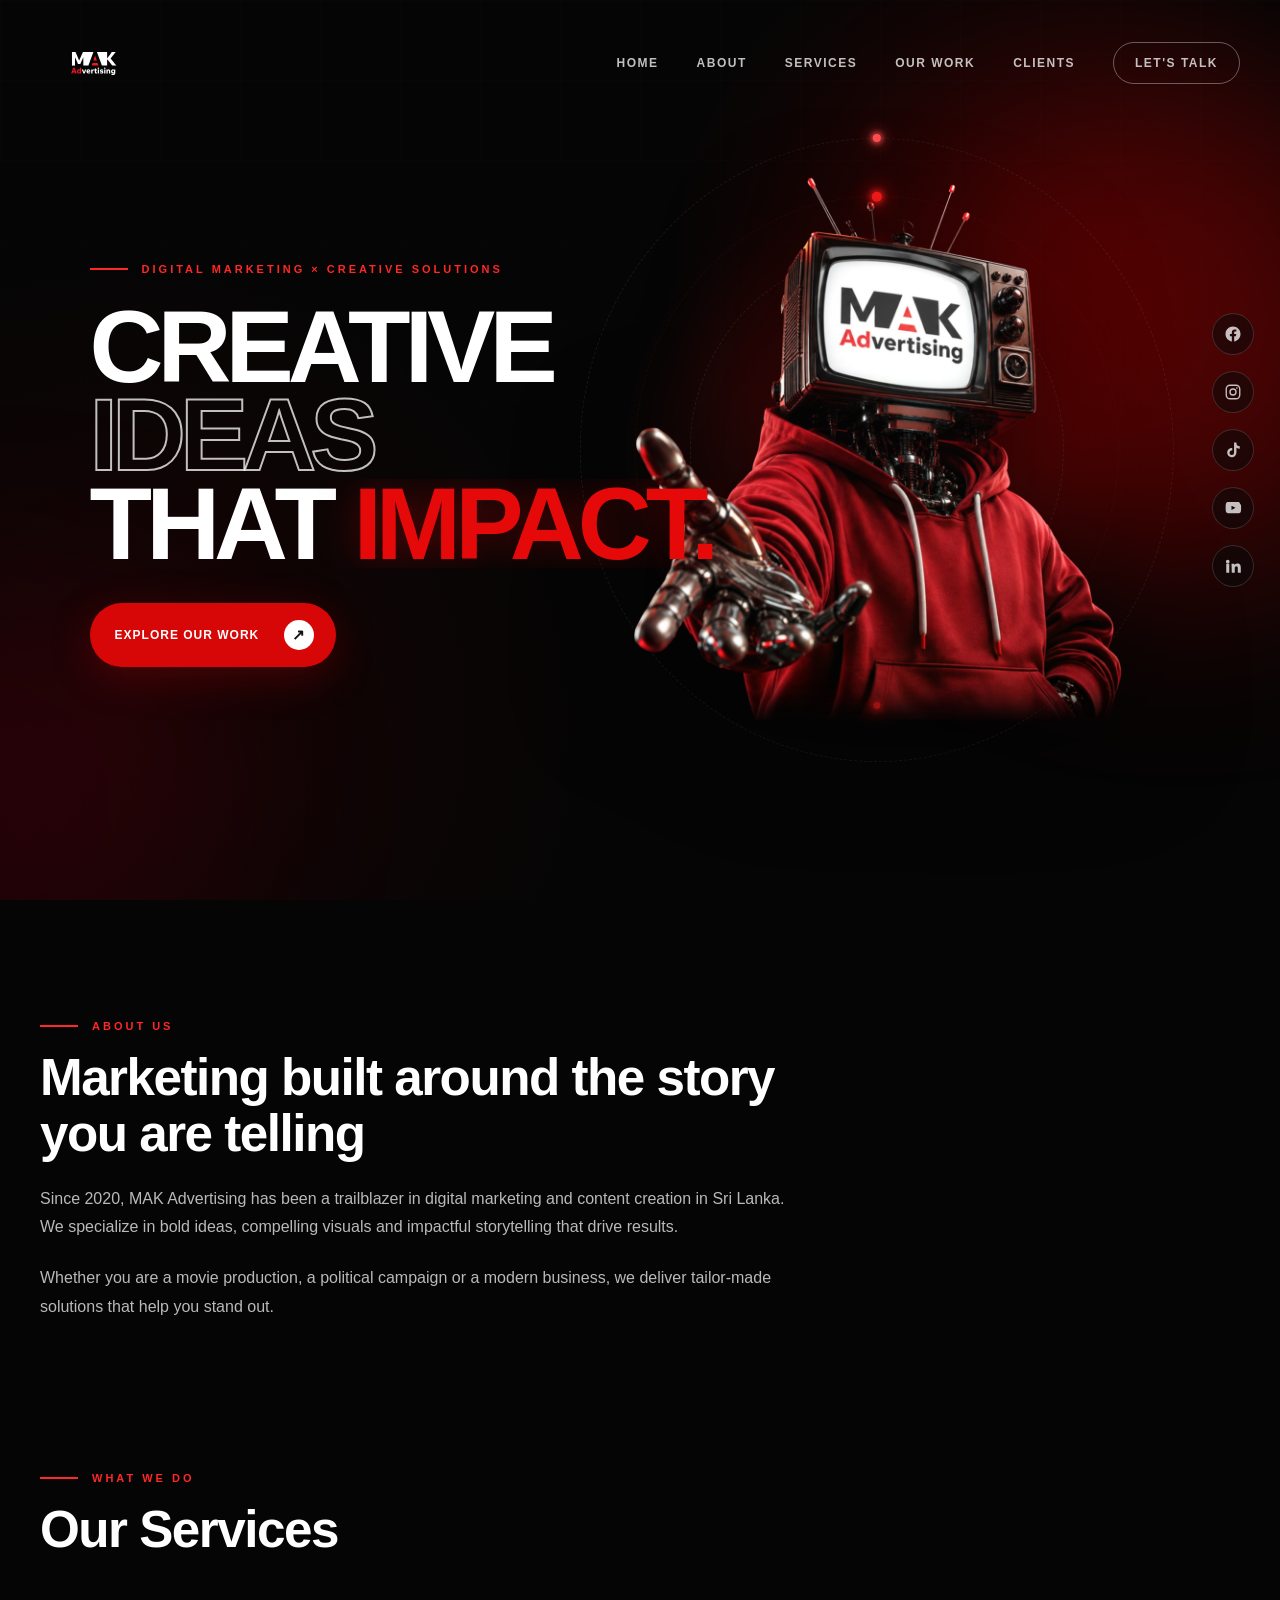
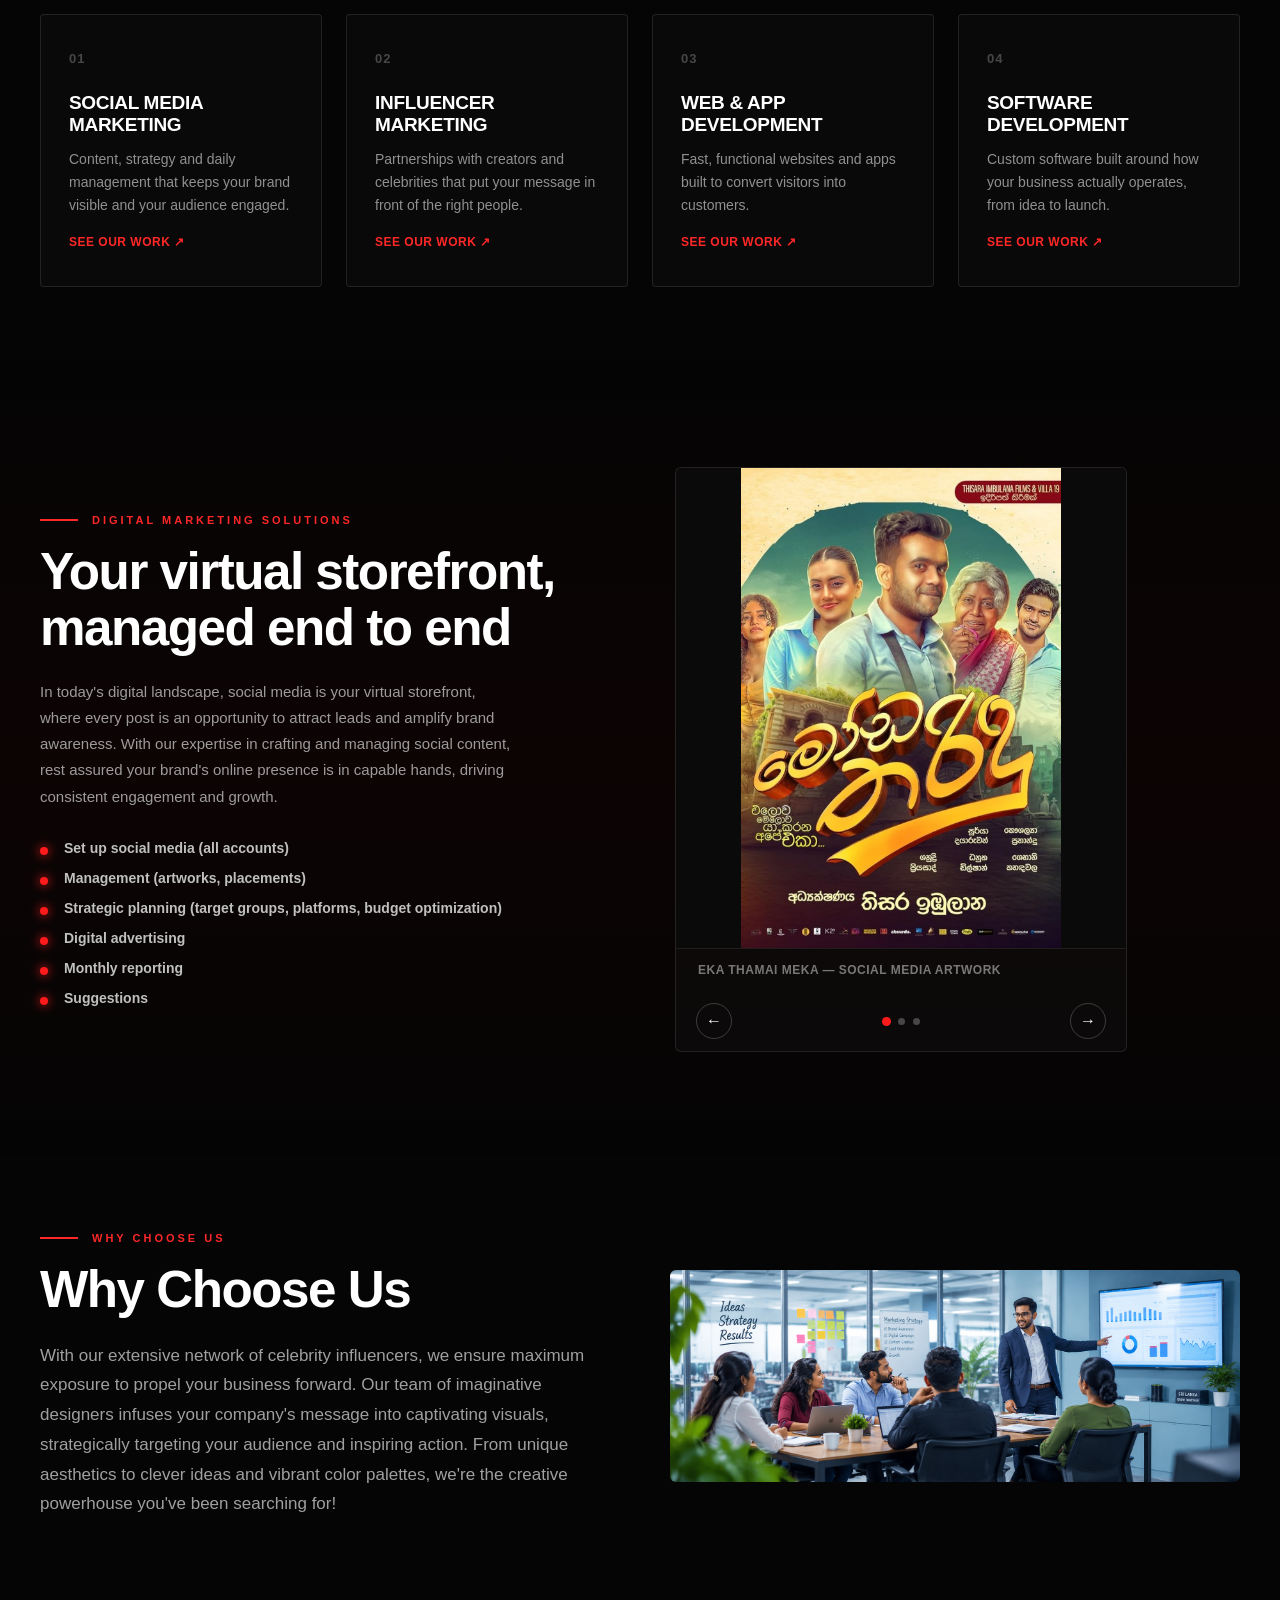
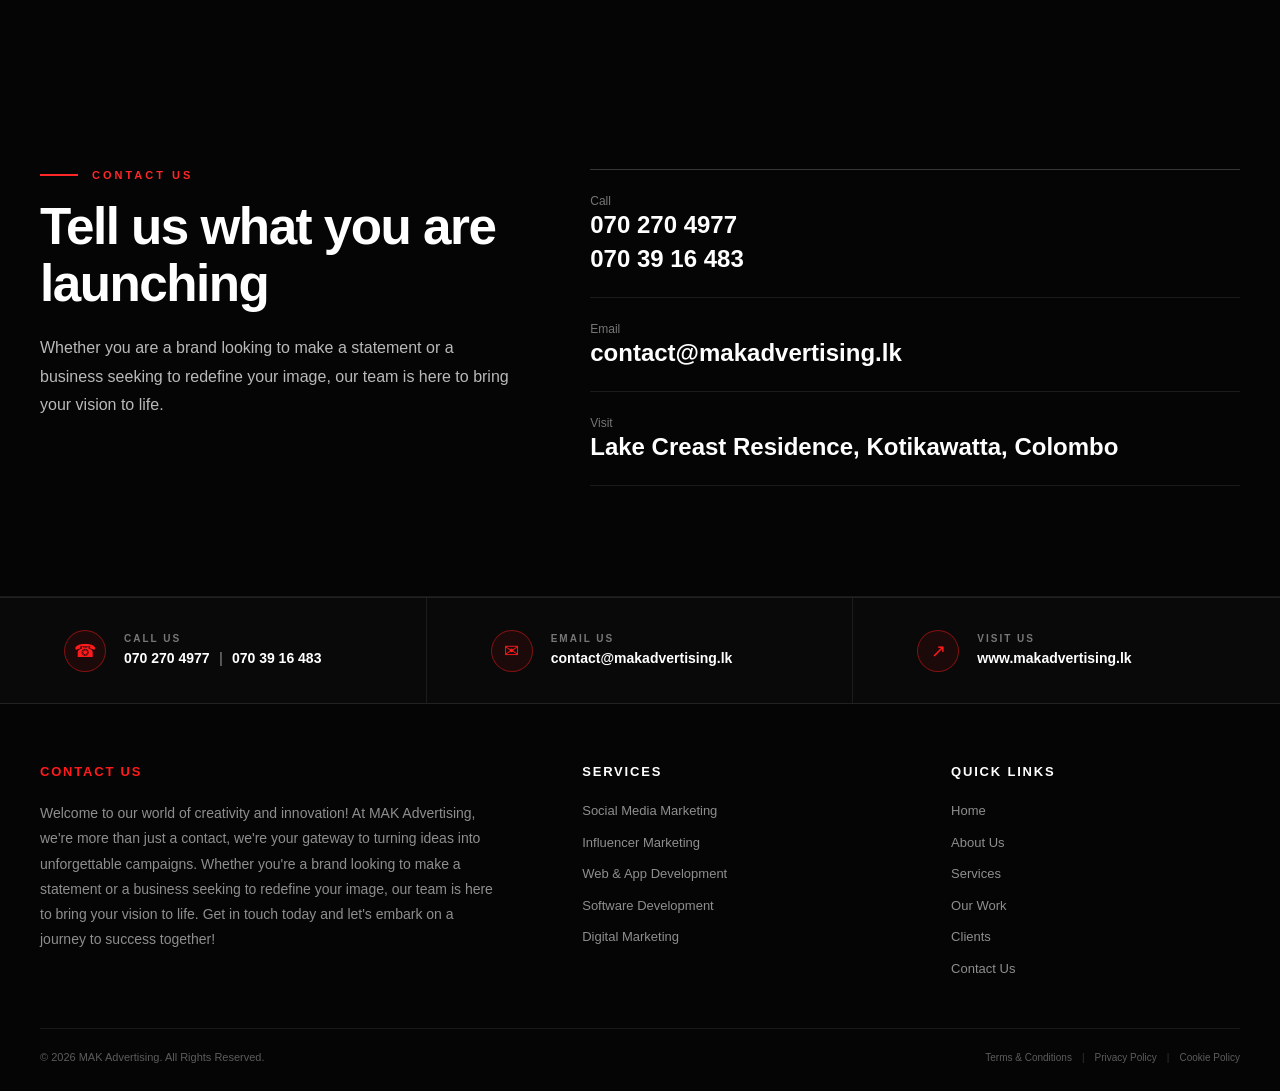
==== commit 7fc2c7cf: "update" ====
--- a/index.html
+++ b/index.html
@@ -2,7 +2,7 @@
 <html lang="en">
 <head>
     <meta charset="UTF-8">
-    <meta name="viewport" content="width=device-width, initial-scale=1.0">
+    <meta name="viewport" content="width=device-width, initial-scale=1.0, viewport-fit=cover">
     <meta name="description" content="MAK Advertising — Digital marketing, creative content, campaigns and innovative digital solutions.">
     <meta http-equiv="Content-Security-Policy" content="default-src 'self'; img-src 'self' data:; style-src 'self'; script-src 'self'; connect-src 'self'; form-action 'self'; base-uri 'self'; object-src 'none'">
     <meta name="robots" content="index, follow">
@@ -303,4 +303,4 @@
 <script src="js/script.js" defer></script>
 
 </body>
-</html>
+</html>
--- a/css/extra.css
+++ b/css/extra.css
@@ -7,9 +7,11 @@
 
 /* slider posters */
 .slide-media{background-color:#0a0a0a;background-repeat:no-repeat;background-position:center;background-size:contain}
-.slide-media-1{background-image:url(../assets/images/campaign-eka-thamai-meka.jpg)}
-.slide-media-2{background-image:url(../assets/images/campaign-eka-gei-sokari.jpg)}
-.slide-media-3{background-image:url(../assets/Content_Design/content-01.jpg)}
+.slide-media-1{background-image:url(../assets/images/work/creative-studio/poster-06.jpeg)}
+.slide-media-2{background-image:url(../assets/images/work/creative-studio/poster-02.jpeg)}
+.slide-media-3{background-image:url(../assets/images/work/creative-studio/poster-12.jpg)}
+
+
 
 /* shared blocks */
 .block{padding:110px 0 30px}
@@ -155,3 +157,130 @@
   .hero{padding-left:24px;padding-right:24px}
   .footer-contact-box{padding-left:24px;padding-right:24px}
 }
+
+/* =====================================================
+   v4: Home link, influencer grid, smaller artwork,
+   full mobile responsiveness
+   ===================================================== */
+
+/* ---- Base safety for every device ---- */
+html{-webkit-text-size-adjust:100%;text-size-adjust:100%}
+img,svg,video{max-width:100%}
+.site-header{z-index:30}                       /* header + mobile drawer sit above the floating social icons */
+.slider-track{touch-action:pan-y}
+
+/* ---- Influencers: two neat rows, images close together ---- */
+.influencer-grid{list-style:none;display:grid;grid-template-columns:repeat(5,minmax(0,1fr));gap:6px;margin-top:40px}
+.influencer-grid li{min-width:0;overflow:hidden;border:1px solid rgba(255,255,255,.1);border-radius:8px;background:#0b0b0b}
+.influencer-grid img{display:block;width:100%;height:auto;aspect-ratio:12/7;object-fit:cover;transition:transform .45s cubic-bezier(.16,1,.3,1)}
+@media(hover:hover){.influencer-grid li:hover img{transform:scale(1.04)}}
+@media(max-width:760px){.influencer-grid{grid-template-columns:repeat(2,minmax(0,1fr));gap:6px;margin-top:30px}}
+
+/* ---- Social Media Content Design: slightly smaller artwork (desktop) ---- */
+.content-design-gallery{max-width:960px;margin-left:auto;margin-right:auto}
+
+/* ---- Heading letter-spacing scales with font size (no overlapping letters on phones) ---- */
+@media(max-width:900px){.hero-title{letter-spacing:-.045em}}
+
+/* ---- Tablet & phone (nav becomes hamburger) ---- */
+@media(max-width:900px){
+  /* social icons move to a bottom bar so they never cover page content */
+  .social-float{right:auto;left:50%;top:auto;bottom:calc(14px + env(safe-area-inset-bottom,0px));transform:translateX(-50%);flex-direction:row;gap:10px}
+  .social-float-link{width:36px;height:36px}
+  .social-float-link svg{width:16px;height:16px}
+  body{padding-bottom:calc(64px + env(safe-area-inset-bottom,0px))}
+
+  /* drawer: bigger tap targets, no page scroll behind it, no social bar over it */
+  .nav-menu a{display:inline-block;padding:8px 0}
+  .nav-menu a:not(.nav-contact)::after{bottom:0}
+  .nav-menu a.nav-contact{padding:13px 21px}
+  body:has(#navToggle:checked){overflow:hidden}
+  body:has(#navToggle:checked) .social-float{display:none}
+
+  /* interior page hero lines up with the sections below it */
+  .page-hero{padding-left:0;padding-right:0}
+}
+
+/* ---- Clients grid: readable columns on every width ---- */
+.client-list strong,.client-list span{overflow-wrap:anywhere}
+@media(max-width:900px){.client-list{grid-template-columns:repeat(4,minmax(0,1fr))}}
+@media(max-width:700px){.client-list{grid-template-columns:repeat(3,minmax(0,1fr));gap:24px 12px}}
+@media(max-width:520px){.client-list{grid-template-columns:repeat(2,minmax(0,1fr));gap:24px 12px}.client-list strong{font-size:14px}}
+
+/* ---- Text that must never push the page sideways ---- */
+.contact-ways a,.contact-ways span,.footer-contact-box a,.work-panel p,.legal p,.legal li{overflow-wrap:anywhere}
+.footer-contact-box:first-child>div:last-child a{overflow-wrap:normal}
+
+/* ---- Phones ---- */
+@media(max-width:760px){
+  .work-section{padding:30px 0}
+  .work-section .section-inner{padding:20px 0 30px}
+  .work-jump-link{padding:10px 14px}
+  .work-showcase{margin-top:30px}
+  .primary-button{padding:16px 20px 16px 22px;gap:18px}
+}
+@media(max-width:480px){
+  .work-panel{padding:24px 20px}
+  .work-panel p{font-size:clamp(26px,9vw,34px)}
+  .work-panel small{font-size:14px}
+  .slide-media{height:min(480px,115vw)}
+  .legal{padding-top:130px}
+  .legal h2{font-size:22px}
+}
+@media(max-width:360px){
+  .hero-title{font-size:40px}
+  .nav-menu{left:10%}
+}
+
+/* =====================================================
+   v5: Creative Studio alignment + Third Party marquee
+   ===================================================== */
+
+/* 01 Creative Studio: same left edge as every other section, artwork pinned left and a bit smaller */
+@media(min-width:761px){
+  .content-design-section .section-inner{width:min(1300px,calc(100% - 80px))}
+}
+.content-design-gallery{max-width:820px;margin-left:0;margin-right:auto}
+
+/* 02 Third Party Page Campaign: two rows, endless leftward loop */
+.page-marquee{--card-w:320px;--card-gap:10px;display:grid;gap:var(--card-gap);margin-top:40px;padding:var(--card-gap) 0;overflow:hidden;
+  border:0;border-radius:0;background:rgba(255,255,255,.03)}
+.marquee-row{overflow:hidden}
+.marquee-track{list-style:none;display:flex;width:max-content;animation:marqueeLeft 50s linear infinite;will-change:transform}
+.marquee-track.marquee-b{animation-duration:58s;animation-delay:-17s}
+.marquee-track li{flex:0 0 var(--card-w);width:var(--card-w);margin-right:var(--card-gap);overflow:hidden;border:1px solid rgba(255,255,255,.12);border-radius:8px;background:#0b0b0b}
+.marquee-track img{display:block;width:100%;height:auto;aspect-ratio:800/298;object-fit:cover}
+@keyframes marqueeLeft{from{transform:translateX(0)}to{transform:translateX(-50%)}}
+@media(max-width:1000px){.page-marquee{--card-w:280px}}
+@media(max-width:760px){.page-marquee{--card-w:220px;--card-gap:8px;margin-top:30px}.marquee-track{animation-duration:42s}.marquee-track.marquee-b{animation-duration:48s}}
+/* reduced motion: no looping, rows scroll by hand and the duplicate set is hidden */
+@media(prefers-reduced-motion:reduce){
+  .marquee-track,.marquee-track.marquee-b{animation:none!important;transform:none}
+  .marquee-row{overflow-x:auto}
+  .marquee-track li[aria-hidden="true"]{display:none}
+}
+
+/* =====================================================
+   v6: 04 On Set gallery (3 photos, equal height, no cropping)
+   ===================================================== */
+.onset-gallery{list-style:none;display:flex;gap:10px;margin-top:40px}
+.onset-gallery li{flex-basis:0;flex-shrink:1;min-width:0}
+.onset-1{flex-grow:1.3245}.onset-2{flex-grow:.4766}.onset-3{flex-grow:1.5504}
+.onset-gallery img{display:block;width:100%;height:auto;border:1px solid rgba(255,255,255,.12);border-radius:8px}
+@media(max-width:700px){
+  .onset-gallery{flex-direction:column;gap:8px;margin-top:30px}
+  .onset-gallery li{flex:none!important}
+  .onset-gallery li:nth-child(2) img{aspect-ratio:4/5;object-fit:cover;object-position:top}
+}
+
+/* =====================================================
+   v7: 01 Creative Studio poster carousel (reuses the marquee rows)
+   ===================================================== */
+.poster-marquee{--poster-h:300px}
+.poster-marquee .marquee-track li{flex:0 0 auto;width:auto;height:auto;cursor:zoom-in;line-height:0}
+.poster-marquee .marquee-track img{display:block;height:var(--poster-h);width:auto;max-width:none;aspect-ratio:auto;object-fit:contain}
+.poster-marquee .marquee-track{animation-duration:60s}
+.poster-marquee .marquee-track.marquee-b{animation-duration:68s;animation-delay:-23s}
+@media(max-width:1000px){.poster-marquee{--poster-h:260px}}
+@media(max-width:760px){.poster-marquee{--poster-h:200px}.poster-marquee .marquee-track{animation-duration:46s}.poster-marquee .marquee-track.marquee-b{animation-duration:52s}}
+@media(prefers-reduced-motion:reduce){.poster-marquee .marquee-track,.poster-marquee .marquee-track.marquee-b{animation:none!important}}
